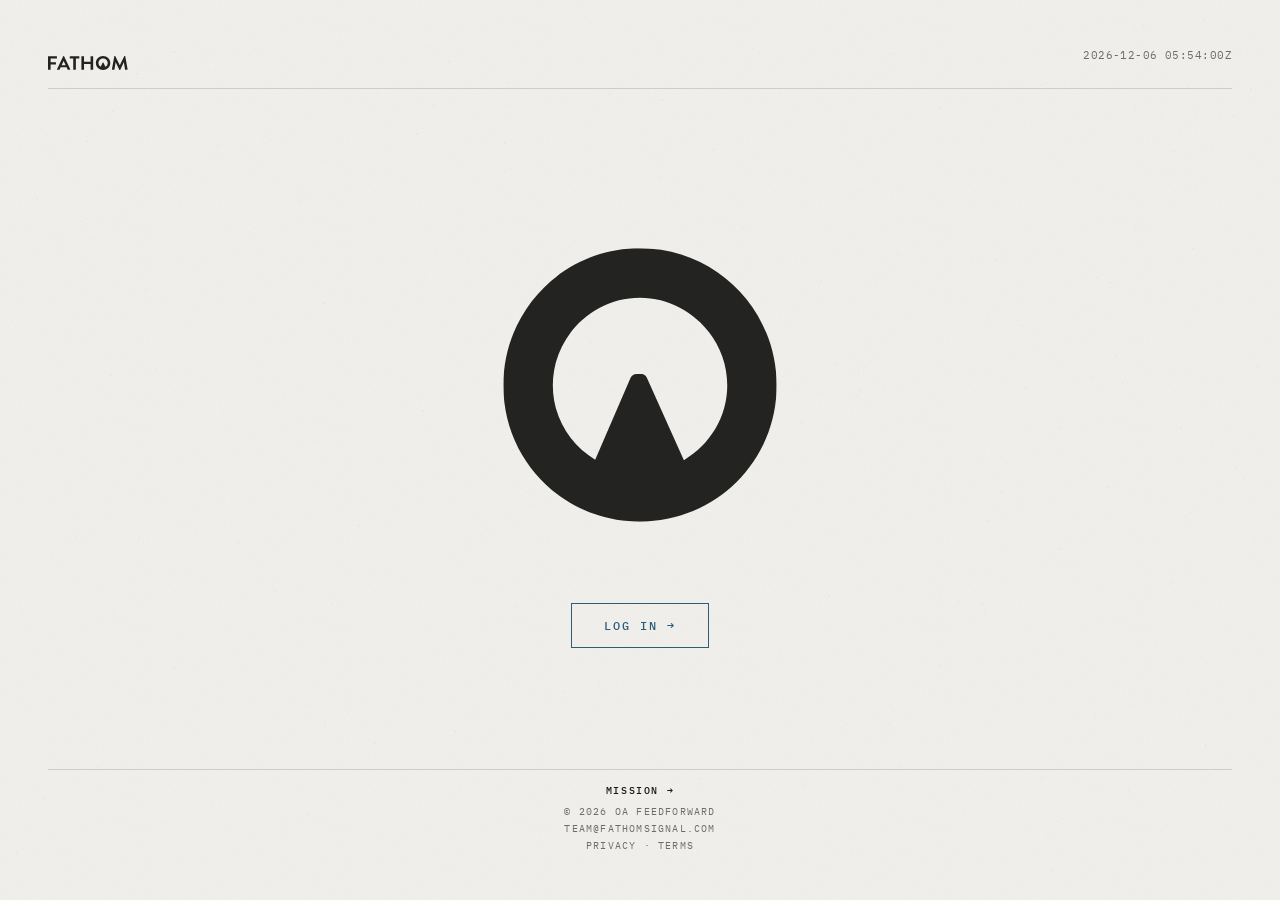
==== index.html @ 78a0b6b3 "Replace bearing readout with signal level, raise Mission in footer (PRD-99) - Header readout drifts " ====
<!DOCTYPE html>
<html lang="en">
<head>
<meta charset="UTF-8">
<meta name="viewport" content="width=device-width, initial-scale=1.0">
<title>FATHOM</title>
<meta name="description" content="A precision instrument.">
<link rel="canonical" href="https://www.fathomsignal.com/">
<meta property="og:title" content="FATHOM">
<meta property="og:description" content="A precision instrument.">
<meta property="og:type" content="website">
<meta property="og:url" content="https://www.fathomsignal.com/">
<meta property="og:image" content="https://www.fathomsignal.com/og-image.png">
<meta property="og:image:width" content="1200">
<meta property="og:image:height" content="630">
<meta property="og:site_name" content="FATHOM">
<meta name="twitter:card" content="summary_large_image">
<meta name="twitter:image" content="https://www.fathomsignal.com/og-image.png">
<link rel="icon" href="/favicon.ico" sizes="32x32">
<link rel="icon" type="image/svg+xml" href="data:image/svg+xml,%3Csvg xmlns='http://www.w3.org/2000/svg' viewBox='0 0 80 80'%3E%3Cpath fill='%23232322' d='M39.96 7.84C22.07 7.84 7.84 22.23 7.84 40.08c0 17.86 14.23 32.07 32.12 32.07s32.2-14.2 32.2-32.07c0-17.87-14.31-32.24-32.2-32.24zm10.37 49.85L41.67 38.41c-0.26-0.54-0.63-0.98-1.52-0.98h-0.89c-0.8 0-1.26 0.44-1.52 0.98L29.46 57.6c-5.96-3.59-9.97-10.09-9.97-17.52 0-11.26 9.22-20.63 20.48-20.63s20.57 9.37 20.57 20.63c0 7.48-4.12 14.03-10.2 17.61z'/%3E%3C/svg%3E">
<link rel="apple-touch-icon" href="/apple-touch-icon.png">
<link rel="preconnect" href="https://fonts.googleapis.com">
<link rel="preconnect" href="https://fonts.gstatic.com" crossorigin>
<link href="https://fonts.googleapis.com/css2?family=IBM+Plex+Mono:wght@400;500&display=swap" rel="stylesheet">
<style>
  :root {
    /* Brand tokens from DOC-DS-001 v1.1 */
    --ink-900: #181818;
    --ink-800: #232322;
    --ink-700: #2E2E2D;
    --ink-600: #4A4A47;
    --ink-500: #6F6E6B;
    --ink-400: #8E8C88;
    --ink-300: #B5B2AC;
    --ink-200: #D4D0C9;
    --ink-100: #E8E5DF;
    --paper-100: #FFFFFE;
    --paper-200: #FAF8F4;
    --paper-300: #F4F2EE;
    --paper-400: #ECE8E1;
    --marine-500: #2C5F7C;
    --marine-400: #3D7593;

    --font-mono: 'IBM Plex Mono', ui-monospace, monospace;

    --space-3: 12px;
    --space-4: 16px;
    --space-5: 24px;
    --space-6: 32px;
    --space-7: 48px;
  }

  * { box-sizing: border-box; margin: 0; padding: 0; }

  html, body {
    background: var(--paper-300);
    color: var(--ink-900);
    font-family: var(--font-mono);
    -webkit-font-smoothing: antialiased;
    -moz-osx-font-smoothing: grayscale;
  }

  body {
    display: grid;
    grid-template-rows: auto 1fr auto;
    min-height: 100vh;
    min-height: 100dvh;
    padding: var(--space-7);
  }

  @keyframes draw-in {
    from { transform: scaleX(0); }
    to { transform: scaleX(1); }
  }

  @keyframes fade-in {
    from { opacity: 0; }
    to { opacity: 1; }
  }

  @keyframes mark-fade-in {
    from { opacity: 0; transform: scale(0.96); }
    to { opacity: 1; transform: scale(1); }
  }

  /* SWEEP: continuous rotation */
  @keyframes sweep {
    from { transform: rotate(0deg); }
    to { transform: rotate(360deg); }
  }

  /* SOUNDING: single continuous signal cycle.
     One line is emitted from the disc, descends smoothly to the seafloor,
     touches at zero velocity (no overshoot), accelerates back up, and
     decelerates as it returns to the disc. Motion is sinusoidal: slow at
     both endpoints, fast through the middle.
     Per-keyframe ease-in-out gives natural deceleration at both ends. */
  @keyframes pulse-cycle {
    0% {
      transform: translateY(0) scaleX(1);
      opacity: 0;
      animation-timing-function: ease-in-out;
    }
    8% {
      transform: translateY(0) scaleX(1);
      opacity: 0.7;
      animation-timing-function: ease-in-out;
    }
    50% {
      transform: translateY(140px) scaleX(1.3);
      opacity: 0.5;
      animation-timing-function: ease-in-out;
    }
    92% {
      transform: translateY(0) scaleX(1.95);
      opacity: 0.14;
      animation-timing-function: linear;
    }
    100% {
      transform: translateY(0) scaleX(2.0);
      opacity: 0;
    }
  }

  /* ===================== NOISE OVERLAY ===================== */

  .noise {
    position: fixed;
    inset: 0;
    pointer-events: none;
    z-index: 100;
    opacity: 0.05;
    mix-blend-mode: multiply;
    background-image: url("data:image/svg+xml;utf8,<svg xmlns='http://www.w3.org/2000/svg' width='200' height='200'><filter id='n'><feTurbulence type='fractalNoise' baseFrequency='0.9' numOctaves='2' stitchTiles='stitch'/><feColorMatrix values='0 0 0 0 0  0 0 0 0 0  0 0 0 0 0  0 0 0 0.6 0'/></filter><rect width='100%25' height='100%25' filter='url(%23n)'/></svg>");
    background-size: 200px 200px;
  }

  /* ===================== STARFIELD ===================== */

  /* Dense fine-grain texture behind everything else.
     Reads as surface tooth rather than discrete elements. Translates
     slightly with mouse position (desktop) or tap (mobile) for subtle
     parallax. */
  .starfield {
    position: fixed;
    inset: -20px;  /* extra room around viewport for parallax travel */
    pointer-events: none;
    z-index: 0;
    will-change: transform;
    transform: translate3d(0, 0, 0);
    transition: transform 600ms cubic-bezier(0.16, 1, 0.3, 1);
  }

  .starfield.tracking {
    /* When mouse is actively moving, snappier follow. */
    transition: transform 200ms cubic-bezier(0.33, 1, 0.68, 1);
  }

  .star {
    fill: var(--ink-300);
  }

  /* ===================== HEADER ===================== */

  .header {
    display: flex;
    justify-content: space-between;
    align-items: center;
    opacity: 0;
    animation: fade-in 800ms ease-out 200ms forwards;
  }

  .wordmark {
    height: 14px;
    width: auto;
    display: block;
  }

  .header-meta {
    display: flex;
    flex-direction: column;
    align-items: flex-end;
    gap: 3px;
  }

  .timestamp {
    font-family: var(--font-mono);
    font-size: 11px;
    font-weight: 400;
    letter-spacing: 0.04em;
    color: var(--ink-500);
    font-variant-numeric: tabular-nums;
  }

  .readout {
    font-family: var(--font-mono);
    font-size: 10px;
    font-weight: 400;
    letter-spacing: 0.08em;
    color: var(--ink-400);
    font-variant-numeric: tabular-nums;
    text-transform: uppercase;
    opacity: 0;
    transition: opacity 600ms ease;
  }

  .readout.live {
    opacity: 1;
  }

  /* ===================== CENTER ===================== */

  .center {
    display: flex;
    flex-direction: column;
    align-items: center;
    justify-content: center;
    gap: var(--space-7);
    position: relative;
  }

  /* Primary CTA below the mark. Solid paper background sits above the
     sounding pulse (z-index 1) so the line passes behind it cleanly. */
  .login-cta {
    position: relative;
    z-index: 3;
    font-family: var(--font-mono);
    font-size: 12px;
    font-weight: 500;
    letter-spacing: 0.16em;
    text-transform: uppercase;
    text-decoration: none;
    color: var(--marine-500);
    background: var(--paper-300);
    border: 1px solid var(--marine-500);
    padding: 14px 32px;
    opacity: 0;
    animation: fade-in 800ms ease-out 1000ms forwards;
    transition: background 200ms ease, color 200ms ease;
  }

  .login-cta:hover {
    background: var(--marine-500);
    color: var(--paper-100);
  }

  a:focus-visible {
    outline: 2px solid var(--marine-500);
    outline-offset: 3px;
    border-radius: 2px;
  }

  .mark-stage {
    width: min(38vmin, 340px);
    height: min(38vmin, 340px);
    position: relative;
    opacity: 0;
    animation: mark-fade-in 1400ms cubic-bezier(0.16, 1, 0.3, 1) 600ms forwards;
  }

  .mark-stage > svg {
    width: 100%;
    height: 100%;
    display: block;
    overflow: visible;
    position: relative;
    z-index: 2;
  }

  /* The whole mark rotates slowly so the wedge sweeps around */
  .mark-rotating {
    transform-origin: 50% 50%;
    transform: rotate(0deg);
  }

  /* Phase: SWEEP — continuous rotation */
  .mark-stage.phase-sweep .mark-rotating {
    animation: sweep 14s linear infinite;
  }

  /* ===================== SOUNDING PULSES ===================== */

  /* Pulse line descends from the disc's bottom edge into the negative
     space below the mark. The disc spans y=7.8 to y=72.2 in the 80-unit
     SVG viewBox, so its bottom edge sits at ~90% of the mark-stage height.
     One line per sounding phase: descends, touches the seafloor at zero
     velocity, accelerates back up wider and fainter as the diffused echo. */
  .pulse-line {
    position: absolute;
    left: 50%;
    top: 88%;
    width: 56px;
    height: 1px;
    margin-left: -28px;
    background: var(--marine-500);
    opacity: 0;
    pointer-events: none;
    z-index: 1;
  }

  /* A single signal per sounding phase. One line, one full bounce. */
  .mark-stage.phase-sound .pulse-line.out-1 {
    animation: pulse-cycle 5s linear 0s 1;
  }

  /* ===================== FOOTER ===================== */

  .footer {
    display: flex;
    flex-direction: column;
    justify-content: center;
    align-items: center;
    gap: 4px;
    opacity: 0;
    animation: fade-in 800ms ease-out 1200ms forwards;
  }

  .footer-text {
    font-family: var(--font-mono);
    font-size: 10px;
    font-weight: 400;
    letter-spacing: 0.12em;
    text-transform: uppercase;
    color: var(--ink-500);
  }

  .footer-text a {
    color: var(--ink-500);
    text-decoration: none;
    transition: color 200ms ease;
  }

  .footer-text a:hover {
    color: var(--ink-900);
  }

  /* Mission sits above the legal links in ink, as the page's one destination
     for visitors without an account. The legal links recede below it. */
  .footer-mission {
    font-family: var(--font-mono);
    font-size: 10px;
    font-weight: 500;
    letter-spacing: 0.16em;
    text-transform: uppercase;
    text-decoration: none;
    color: var(--ink-900);
    margin-bottom: 4px;
    transition: color 200ms ease;
  }

  .footer-mission:hover {
    color: var(--marine-500);
  }

  /* ===================== HAIRLINES ===================== */

  .hairline {
    position: absolute;
    background: var(--ink-200);
    transform-origin: left center;
    animation: draw-in 900ms cubic-bezier(0.65, 0, 0.35, 1) 400ms forwards;
    transform: scaleX(0);
  }

  .hairline-top {
    top: calc(var(--space-7) + 40px);
    left: var(--space-7);
    right: var(--space-7);
    height: 1px;
  }

  .hairline-bottom {
    bottom: calc(var(--space-7) + 82px);
    left: var(--space-7);
    right: var(--space-7);
    height: 1px;
    animation-delay: 700ms;
  }

  /* ===================== RESPONSIVE ===================== */

  @media (max-width: 640px) {
    body { padding: var(--space-5); }
    .hairline-top {
      top: calc(var(--space-5) + 36px);
      left: var(--space-5);
      right: var(--space-5);
    }
    .hairline-bottom {
      bottom: calc(var(--space-5) + 75px);
      left: var(--space-5);
      right: var(--space-5);
    }
    .footer-text, .footer-mission { font-size: 9px; }
    .timestamp { font-size: 10px; }
    .wordmark { height: 12px; }
    .pulse-line { width: 44px; margin-left: -22px; }
    .login-cta { font-size: 11px; padding: 12px 24px; }
  }

  @media (prefers-reduced-motion: reduce) {
    .mark-stage.phase-sweep .mark-rotating,
    .mark-stage.phase-sound .pulse-line {
      animation: none !important;
    }
    .starfield {
      transition: none !important;
      transform: none !important;
    }
    .hairline {
      animation: none;
      transform: scaleX(1);
    }
    .header, .footer, .mark-stage, .login-cta {
      animation: none;
      opacity: 1;
    }
  }
</style>
</head>
<body>

  <div class="noise" aria-hidden="true"></div>

  <svg class="starfield" id="starfield" aria-hidden="true" preserveAspectRatio="none"></svg>

  <div class="hairline hairline-top"></div>
  <div class="hairline hairline-bottom"></div>

  <header class="header">
    <svg class="wordmark" viewBox="48 8.5 96.69 17" fill="none" xmlns="http://www.w3.org/2000/svg" role="img" aria-label="FATHOM"><path d="M58.3736 8.73511H48.4653C48.1977 8.73511 48.0013 8.94999 48.0013 9.18514V24.8147C48.0013 25.0499 48.1977 25.2648 48.4653 25.2648H50.7062C50.9487 25.2648 51.1702 25.054 51.1702 24.8147V18.8427H57.1821C57.4246 18.8427 57.6462 18.6318 57.6462 18.3926V16.4587C57.6462 16.2235 57.4288 16.0087 57.1821 16.0087H51.1661V11.5691H58.3736C58.6412 11.5691 58.8377 11.3583 58.8377 11.1191V9.18514C58.8377 8.94999 58.6412 8.73511 58.3736 8.73511Z" fill="#232322"/><path d="M67.5503 8.75948C67.4751 8.61758 67.3789 8.5 67.1363 8.5H66.8939C66.6765 8.5 66.5511 8.61758 66.48 8.75948L58.9088 24.6486C58.7625 24.9567 58.9589 25.2608 59.3226 25.2608H61.4423C61.8311 25.2608 62.0526 25.0256 62.1488 24.7905L63.3403 22.2403H70.6189L71.8104 24.7905C71.9819 25.1229 72.1533 25.2608 72.5169 25.2608H74.6366C75.0003 25.2608 75.1968 24.9527 75.0505 24.6486L67.5503 8.75948ZM64.5318 19.6212L66.919 14.4275H66.9943L69.4274 19.6212H64.536H64.5318Z" fill="#232322"/><path d="M85.565 8.73511H74.9251C74.6576 8.73511 74.461 8.94594 74.461 9.18514V11.1191C74.461 11.3542 74.6576 11.5691 74.9251 11.5691H78.6501V24.8147C78.6501 25.0499 78.8675 25.2648 79.1141 25.2648H81.3801C81.6226 25.2648 81.8442 25.054 81.8442 24.8147V11.5691H85.5692C85.8368 11.5691 86.0332 11.3583 86.0332 11.1191V9.18514C86.0332 8.94999 85.8368 8.73511 85.5692 8.73511H85.565Z" fill="#232322"/><path d="M102.388 8.73511H100.147C99.8798 8.73511 99.6833 8.94594 99.6833 9.18514V15.441H91.7483V9.18514C91.7483 8.94999 91.5519 8.73511 91.2842 8.73511H89.0183C88.7759 8.73511 88.5542 8.94594 88.5542 9.18514V24.8147C88.5542 25.0499 88.7716 25.2648 89.0183 25.2648H91.2842C91.5519 25.2648 91.7483 25.054 91.7483 24.8147V18.2994H99.6833V24.8147C99.6833 25.0499 99.8798 25.2648 100.147 25.2648H102.388C102.631 25.2648 102.852 25.054 102.852 24.8147V9.18514C102.852 8.94999 102.635 8.73511 102.388 8.73511Z" fill="#232322"/><path d="M114.876 8.5C110.005 8.5 106.134 12.303 106.134 17.0223C106.134 21.7416 110.005 25.5 114.876 25.5C119.747 25.5 123.639 21.7457 123.639 17.0223C123.639 12.2989 119.747 8.5 114.876 8.5ZM117.702 21.6767L115.344 16.5804C115.273 16.4385 115.173 16.3209 114.93 16.3209H114.688C114.471 16.3209 114.345 16.4385 114.274 16.5804L112.021 21.6524C110.398 20.7037 109.307 18.9846 109.307 17.0223C109.307 14.0464 111.816 11.5692 114.88 11.5692C117.945 11.5692 120.478 14.0464 120.478 17.0223C120.478 19.0008 119.358 20.732 117.702 21.6767Z" fill="#232322"/><path d="M144.672 24.7216L141.8 8.85273C141.775 8.66217 141.628 8.5 141.361 8.5H140.972C140.755 8.5 140.629 8.59325 140.558 8.73515L135.203 19.8806H135.132L129.772 8.73515C129.701 8.59325 129.554 8.5 129.358 8.5H128.969C128.702 8.5 128.555 8.66623 128.53 8.85273L125.633 24.7175C125.583 25.0499 125.779 25.2608 126.097 25.2608H128.288C128.505 25.2608 128.702 25.0702 128.727 24.9081L130.14 15.9601H130.211L134.521 25.2405C134.596 25.3824 134.718 25.5 134.935 25.5H135.374C135.592 25.5 135.738 25.3824 135.788 25.2405L140.048 15.9601H140.119L141.557 24.9081C141.608 25.0743 141.8 25.2608 142.021 25.2608H144.237C144.555 25.2608 144.747 25.0499 144.676 24.7175L144.672 24.7216Z" fill="#232322"/></svg>

    <div class="header-meta">
      <time class="timestamp" id="utc-clock" datetime="">0000-00-00 00:00:00Z</time>
      <span class="readout" id="readout">SIG 0.42</span>
    </div>
  </header>

  <main class="center">
    <div class="mark-stage" id="mark-stage" aria-hidden="true">

      <!-- Sounding pulse: a single line descends from the disc edge, touches
           the seafloor at zero velocity, and returns as a wider, fainter echo.
           One full continuous bounce per sounding phase. -->
      <div class="pulse-line out-1" aria-hidden="true"></div>

      <svg viewBox="0 0 80 80" xmlns="http://www.w3.org/2000/svg" style="overflow: visible;">
        <g class="mark-rotating">
          <mask id="cm-mask" style="mask-type:luminance" maskUnits="userSpaceOnUse" x="7" y="7" width="66" height="66">
            <path d="M72.1569 7.84302H7.84314V72.1567H72.1569V7.84302Z" fill="white"/>
          </mask>
          <g mask="url(#cm-mask)">
            <path d="M39.9616 7.84302C22.0668 7.84302 7.84314 22.2304 7.84314 40.0843C7.84314 57.9381 22.0668 72.1567 39.9616 72.1567C57.8564 72.1567 72.1569 57.9534 72.1569 40.0843C72.1569 22.2151 57.841 7.84302 39.9616 7.84302ZM50.3298 57.6927L41.6666 38.4123C41.4055 37.8755 41.0368 37.4307 40.146 37.4307H39.2551C38.4563 37.4307 37.9955 37.8755 37.7344 38.4123L29.4551 57.6007C23.4953 54.0115 19.4863 47.508 19.4863 40.0843C19.4863 28.8259 28.7025 19.4542 39.9616 19.4542C51.2207 19.4542 60.5291 28.8259 60.5291 40.0843C60.5291 47.5694 56.4126 54.1189 50.3298 57.6927Z" fill="#232322"/>
          </g>
        </g>
      </svg>
    </div>

    <a class="login-cta" href="https://app.fathomsignal.com/login">Log in &rarr;</a>
  </main>

  <footer class="footer">
    <a class="footer-mission" href="/mission.html">MISSION &rarr;</a>
    <span class="footer-text">&copy; 2026 OA FEEDFORWARD</span>
    <span class="footer-text"><a href="mailto:team@fathomsignal.com">TEAM@FATHOMSIGNAL.COM</a></span>
    <nav class="footer-text" aria-label="Site">
      <a href="/privacy.html">PRIVACY</a> &middot; <a href="/terms.html">TERMS</a>
    </nav>
  </footer>

<script>
  // ===== Live UTC timestamp =====
  (function () {
    var el = document.getElementById('utc-clock');
    if (!el) return;
    function pad(n) { return n < 10 ? '0' + n : '' + n; }
    function tick() {
      var d = new Date();
      var s =
        d.getUTCFullYear() + '-' +
        pad(d.getUTCMonth() + 1) + '-' +
        pad(d.getUTCDate()) + ' ' +
        pad(d.getUTCHours()) + ':' +
        pad(d.getUTCMinutes()) + ':' +
        pad(d.getUTCSeconds()) + 'Z';
      el.textContent = s;
      el.setAttribute('datetime', d.toISOString());
    }
    tick();
    setInterval(tick, 1000);
  })();

  // ===== Starfield: dense grain + parallax =====
  (function () {
    var sf = document.getElementById('starfield');
    if (!sf) return;

    // Generate a dense field of fine-grain dots. Density scaled to viewport.
    function populate() {
      // Clear any existing dots (in case of re-population on resize)
      while (sf.firstChild) sf.removeChild(sf.firstChild);

      var w = window.innerWidth;
      var h = window.innerHeight;

      // Set viewBox to match viewport so 1 svg unit = 1 px
      sf.setAttribute('viewBox', '0 0 ' + w + ' ' + h);
      sf.setAttribute('width', w);
      sf.setAttribute('height', h);

      // Density: ~1 dot per 800 px². This is film-grain territory: ~2500
      // dots on a 1920x1080 desktop, ~450 on a 400x900 phone. At this
      // density and the small sizes below, no individual dot is countable;
      // the field reads as surface grain.
      var area = w * h;
      var count = Math.round(area / 800);

      var svgNS = 'http://www.w3.org/2000/svg';
      for (var i = 0; i < count; i++) {
        var c = document.createElementNS(svgNS, 'circle');
        // Edge-to-edge distribution. Texture covers the full surface.
        var x = Math.round(Math.random() * w);
        var y = Math.round(Math.random() * h);
        // Radii 0.15 to 0.6 px, biased toward the smallest via squared
        // random. Deeply sub-pixel — the dots render as soft anti-aliased
        // specks rather than crisp circles. That's the texture quality.
        var r = (0.15 + Math.pow(Math.random(), 2) * 0.45).toFixed(2);
        c.setAttribute('cx', x);
        c.setAttribute('cy', y);
        c.setAttribute('r', r);
        c.setAttribute('class', 'star');
        // Low opacity so no single dot is salient.
        c.setAttribute('opacity', (0.18 + Math.random() * 0.22).toFixed(2));
        sf.appendChild(c);
      }
    }

    populate();

    // Repopulate on resize (debounced) so density adapts to viewport changes
    var resizeTimer = null;
    window.addEventListener('resize', function () {
      clearTimeout(resizeTimer);
      resizeTimer = setTimeout(populate, 250);
    });

    // ----- Parallax -----
    // Desktop: mouse position drives translation, max ~8px in each direction.
    // With a dense textural field, small movements read clearly as surface
    // motion. Mobile: tap position drives a brief translation that eases
    // back to center.
    var MAX_OFFSET = 8;        // px of travel in each axis
    var currentX = 0;
    var currentY = 0;
    var rafPending = false;

    function applyTransform(x, y) {
      sf.style.transform = 'translate3d(' + x + 'px, ' + y + 'px, 0)';
    }

    function setTarget(x, y) {
      currentX = x;
      currentY = y;
      if (!rafPending) {
        rafPending = true;
        requestAnimationFrame(function () {
          applyTransform(currentX, currentY);
          rafPending = false;
        });
      }
    }

    // Detect touch-capable vs mouse-driven environment.
    var isTouch = ('ontouchstart' in window) || navigator.maxTouchPoints > 0;

    if (!isTouch) {
      // Desktop: mouse-driven continuous parallax.
      sf.classList.add('tracking');
      window.addEventListener('mousemove', function (e) {
        // Normalize cursor position to -1..1 around viewport center
        var nx = (e.clientX / window.innerWidth) * 2 - 1;
        var ny = (e.clientY / window.innerHeight) * 2 - 1;
        // Inverted: field moves OPPOSITE to cursor for parallax depth.
        setTarget(-nx * MAX_OFFSET, -ny * MAX_OFFSET);
      });
      // Reset when mouse leaves the page
      window.addEventListener('mouseleave', function () {
        sf.classList.remove('tracking');
        setTarget(0, 0);
        setTimeout(function () { sf.classList.add('tracking'); }, 700);
      });
    } else {
      // Mobile: tap triggers a brief offset, then eases back to center.
      // The transition rule on .starfield (not .tracking) handles the
      // 600ms ease-back automatically when we set target to 0.
      window.addEventListener('touchstart', function (e) {
        if (!e.touches || !e.touches[0]) return;
        var t = e.touches[0];
        var nx = (t.clientX / window.innerWidth) * 2 - 1;
        var ny = (t.clientY / window.innerHeight) * 2 - 1;
        setTarget(-nx * MAX_OFFSET, -ny * MAX_OFFSET);
        // Ease back to center after a short hold
        setTimeout(function () {
          setTarget(0, 0);
        }, 400);
      }, { passive: true });
    }
  })();

  // ===== Phase controller =====
  // The page alternates between two modes:
  //   SWEEP   — mark rotates, bearing readout updates live
  //   SOUND   — mark holds at rest, depth readout displayed throughout
  // Brief silences bracket each phase transition.

  var stage = document.getElementById('mark-stage');
  var rotator = stage ? stage.querySelector('.mark-rotating') : null;
  var readout = document.getElementById('readout');
  var freezeAnims = [];
  var sigTimer = null;
  var reduceMotion = window.matchMedia('(prefers-reduced-motion: reduce)').matches;

  // Phase timings (ms)
  // First sweep is one full rotation; subsequent sweeps are three full
  // rotations. Sweep duration is always a clean multiple of the 14s
  // rotation period so the wedge naturally lands at rest when sweep ends.
  var SWEEP_FIRST      = 14000;   // 1 rotation
  var SWEEP_SUBSEQUENT = 42000;   // 3 rotations
  var SILENCE_TO_SOUND = 2200;
  var SOUND_DURATION   = 6000;
  var SILENCE_TO_SWEEP = 2200;
  var FREEZE_DURATION  = 1800;

  // Depth value shown during the sound phase. A plausible-sounding number.
  var DEPTH_READOUT    = 'DPT 142M';

  var cycleIndex = 0;  // tracks which cycle we're on

  function setPhase(name) {
    if (!stage) return;
    stage.classList.remove('phase-sweep', 'phase-sound', 'phase-silent');
    stage.classList.add('phase-' + name);
  }

  function showReadout(visible) {
    if (!readout) return;
    if (visible) readout.classList.add('live');
    else readout.classList.remove('live');
  }

  function setReadoutText(text) {
    if (!readout) return;
    readout.textContent = text;
  }

  // SIGNAL: the sweep-phase readout. Deliberately not derived from the mark's
  // rotation \u2014 the instrument is listening, not locating, so the value drifts
  // independently of where the wedge happens to be pointing.
  //
  // Two sine waves of unrelated periods are summed so the number wanders
  // without settling into an audible-looking beat; a single wave would visibly
  // repeat. Sampled at 5Hz rather than per-frame because a real instrument
  // reports at a sample rate, and a 60fps last digit reads as blur.
  function startSignalLoop() {
    stopSignalLoop();
    if (reduceMotion) {
      setReadoutText('SIG 0.42');
      return;
    }
    var t0 = Date.now();
    function tick() {
      var t = (Date.now() - t0) / 1000;
      var v = 0.42 + Math.sin(t / 3.1) * 0.06 + Math.sin(t / 1.13) * 0.025;
      setReadoutText('SIG ' + v.toFixed(2));
    }
    tick();
    sigTimer = setInterval(tick, 200);
  }

  function stopSignalLoop() {
    if (sigTimer) {
      clearInterval(sigTimer);
      sigTimer = null;
    }
  }

  function readRotation(el) {
    if (!el) return 0;
    try {
      var matrix = new DOMMatrixReadOnly(getComputedStyle(el).transform);
      var angle = Math.atan2(matrix.b, matrix.a) * (180 / Math.PI);
      if (angle < 0) angle += 360;
      return angle;
    } catch (e) {
      return 0;
    }
  }

  function freezeRotatorAtZero() {
    if (!rotator) return;
    // Read the live rotation before removing the CSS animation.
    var markAngle = readRotation(rotator);

    // Remove the CSS-driven sweep so the WAAPI freeze can take over.
    stage.classList.remove('phase-sweep');

    // Sweep is a clean multiple of the rotation period, so in normal
    // operation markAngle is within a few degrees of 0 or 360 at this
    // moment. We handle that common case by snapping cleanly to rest
    // without animation. Only when we somehow have significant travel do
    // we run a scaled freeze animation.
    var SNAP_THRESHOLD = 12; // degrees
    var fromZero  = Math.min(markAngle, 360 - markAngle); // distance to 0/360
    var nearRest  = fromZero <= SNAP_THRESHOLD;

    freezeAnims = [];

    if (nearRest) {
      // Snap directly to rest. No animation, no chance of an accelerated spin.
      freezeAnims.push(rotator.animate(
        [
          { transform: 'rotate(0deg)' },
          { transform: 'rotate(0deg)' }
        ],
        { duration: 1, fill: 'forwards' }
      ));
    } else {
      // Defensive path: meaningful distance to cover. Always go clockwise
      // (forward) and scale the duration to travel.
      var markEnd = 360;
      var travel = markEnd - markAngle;
      var duration = Math.min(FREEZE_DURATION, Math.max(200, travel * 6));
      freezeAnims.push(rotator.animate(
        [
          { transform: 'rotate(' + markAngle + 'deg)' },
          { transform: 'rotate(' + markEnd   + 'deg)' }
        ],
        {
          duration: duration,
          easing: 'cubic-bezier(0.33, 0, 0.18, 1)',
          fill: 'forwards'
        }
      ));
    }
  }

  function resumeSweep() {
    // Cancel any lingering WAAPI freeze animations so the CSS sweep can take
    // over cleanly without transform conflicts.
    freezeAnims.forEach(function (a) {
      try { a.cancel(); } catch (e) {}
    });
    freezeAnims = [];
    setPhase('sweep');
  }

  function runCycle() {
    // First sweep is 1 rotation; every subsequent sweep is 3 rotations.
    var sweepDuration = (cycleIndex === 0) ? SWEEP_FIRST : SWEEP_SUBSEQUENT;
    cycleIndex++;

    // SWEEP — show live bearing readout
    resumeSweep();
    showReadout(true);
    startSignalLoop();

    setTimeout(function () {
      // Transition: ease sweep to a stop at wedge rest
      stopSignalLoop();
      freezeRotatorAtZero();
      // Brief silence during the freeze transition
      showReadout(false);

      setTimeout(function () {
        // SOUND — lock the readout to depth
        setPhase('sound');
        setReadoutText(DEPTH_READOUT);
        showReadout(true);

        setTimeout(function () {
          // Silence before next sweep cycle
          setPhase('silent');
          showReadout(false);
          setTimeout(function () {
            runCycle();
          }, SILENCE_TO_SWEEP);
        }, SOUND_DURATION);
      }, SILENCE_TO_SOUND);
    }, sweepDuration);
  }

  // Kick off the page after initial fade-in, matching the prior 2s delay
  window.addEventListener('load', function () {
    setTimeout(function () {
      runCycle();
    }, 2000);
  });
</script>

</body>
</html>
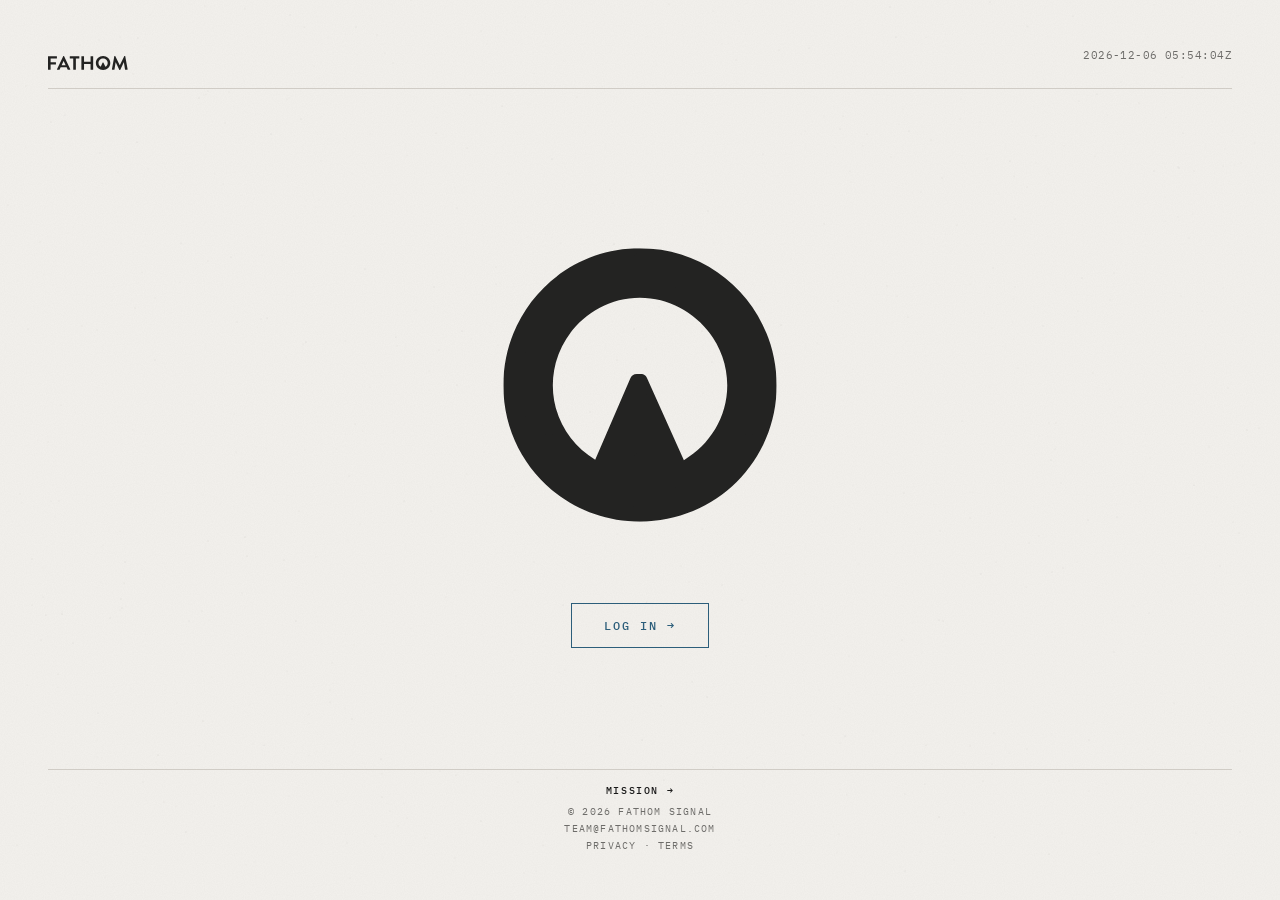
==== commit f35ef3bd: "Footer pass: Fathom Signal entity line, Mission raised (PRD-89) - Entity line to (c) 2026 Fathom Sig" ====
--- a/index.html
+++ b/index.html
@@ -461,7 +461,7 @@
 
   <footer class="footer">
     <a class="footer-mission" href="/mission.html">MISSION &rarr;</a>
-    <span class="footer-text">&copy; 2026 OA FEEDFORWARD</span>
+    <span class="footer-text">&copy; 2026 Fathom Signal</span>
     <span class="footer-text"><a href="mailto:team@fathomsignal.com">TEAM@FATHOMSIGNAL.COM</a></span>
     <nav class="footer-text" aria-label="Site">
       <a href="/privacy.html">PRIVACY</a> &middot; <a href="/terms.html">TERMS</a>
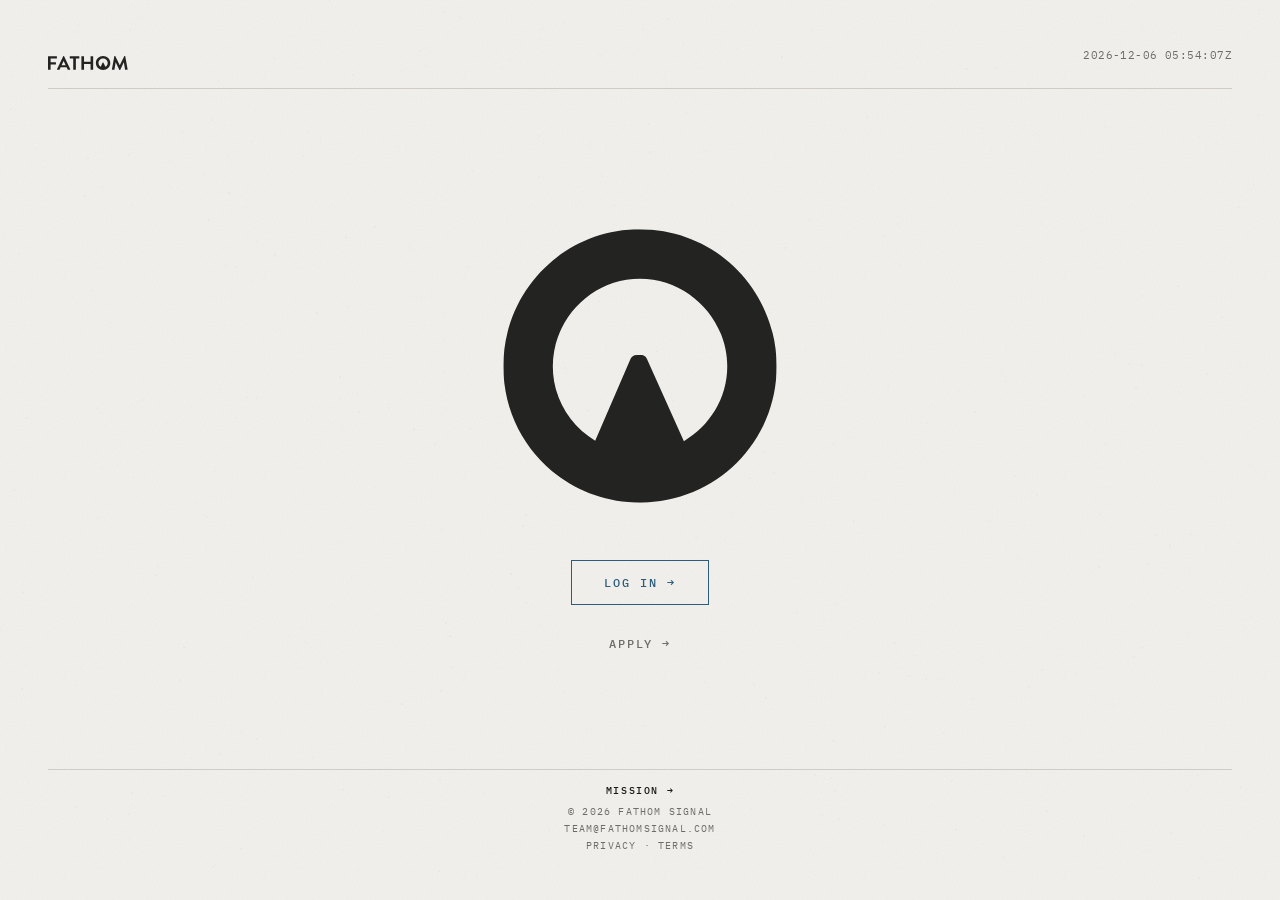
==== commit 2d926de0: "Add apply page with a second CTA, land the sounding pulse on the bottom rule (PRD-103) These ship to" ====
--- a/index.html
+++ b/index.html
@@ -94,7 +94,13 @@
      touches at zero velocity (no overshoot), accelerates back up, and
      decelerates as it returns to the disc. Motion is sinusoidal: slow at
      both endpoints, fast through the middle.
-     Per-keyframe ease-in-out gives natural deceleration at both ends. */
+     Per-keyframe ease-in-out gives natural deceleration at both ends.
+
+     The seafloor is the bottom hairline. Its distance from the pulse's
+     origin depends on viewport height, so the travel cannot be a constant
+     here: --pulse-travel is measured and written by the travel controller
+     at the foot of this file. The 140px fallback is the pre-2026-07-16
+     fixed value, used only if that script does not run. */
   @keyframes pulse-cycle {
     0% {
       transform: translateY(0) scaleX(1);
@@ -107,7 +113,7 @@
       animation-timing-function: ease-in-out;
     }
     50% {
-      transform: translateY(140px) scaleX(1.3);
+      transform: translateY(var(--pulse-travel, 140px)) scaleX(1.3);
       opacity: 0.5;
       animation-timing-function: ease-in-out;
     }
@@ -210,12 +216,20 @@
 
   /* ===================== CENTER ===================== */
 
+  /* 24px rather than 48px: the CTA stack grew by a second button, and the
+     band between the rules has to hold mark + gap + stack. The tighter gap
+     buys back enough to fit down to a 568px-tall viewport (572px for no
+     overlap at all); below that the stack punches through the bottom rule
+     into the footer, and the only thing left to shrink is the mark. Safe to
+     tighten because the pulse now travels past the stack to the bottom rule,
+     so the buttons' position no longer interacts with where it comes to rest.
+     Measured 2026-07-16; qa/run.mjs asserts it. */
   .center {
     display: flex;
     flex-direction: column;
     align-items: center;
     justify-content: center;
-    gap: var(--space-7);
+    gap: var(--space-5);
     position: relative;
   }
 
@@ -244,6 +258,48 @@
     color: var(--paper-100);
   }
 
+  /* Log in and Apply stack under the mark. Opaque across the whole stack,
+     gap included: the pulse transits this region on its way to and from the
+     bottom rule, and a transparent gap between the buttons would strobe it
+     twice per cycle. Masking here is what lets the pulse pass behind the
+     stack as one solid object. */
+  .cta-stack {
+    position: relative;
+    z-index: 3;
+    background: var(--paper-300);
+    display: flex;
+    flex-direction: column;
+    align-items: center;
+    gap: var(--space-4);
+  }
+
+  /* Secondary CTA. Log in keeps the bordered box because it is the door for
+     people who already have accounts. Apply is the door for everyone else and
+     recedes to ink, so it reads without competing for the eye. Solid paper
+     background masks the sounding pulse the same way .login-cta does, since
+     the pulse travels further relative to the mark at small viewports. */
+  .apply-cta {
+    position: relative;
+    z-index: 3;
+    font-family: var(--font-mono);
+    font-size: 12px;
+    font-weight: 500;
+    letter-spacing: 0.16em;
+    text-transform: uppercase;
+    text-decoration: none;
+    color: var(--ink-500);
+    background: var(--paper-300);
+    border: 1px solid transparent;
+    padding: 14px 32px;
+    opacity: 0;
+    animation: fade-in 800ms ease-out 1150ms forwards;
+    transition: color 200ms ease;
+  }
+
+  .apply-cta:hover {
+    color: var(--ink-900);
+  }
+
   a:focus-visible {
     outline: 2px solid var(--marine-500);
     outline-offset: 3px;
@@ -298,9 +354,11 @@
     z-index: 1;
   }
 
-  /* A single signal per sounding phase. One line, one full bounce. */
+  /* A single signal per sounding phase. One line, one full bounce.
+     6s fills the 6s of movement inside the 7s SOUND phase, leaving the
+     1s of stillness the phase controller holds before the silence. */
   .mark-stage.phase-sound .pulse-line.out-1 {
-    animation: pulse-cycle 5s linear 0s 1;
+    animation: pulse-cycle 6s linear 0s 1;
   }
 
   /* ===================== FOOTER ===================== */
@@ -396,6 +454,8 @@
     .wordmark { height: 12px; }
     .pulse-line { width: 44px; margin-left: -22px; }
     .login-cta { font-size: 11px; padding: 12px 24px; }
+    .apply-cta { font-size: 11px; padding: 12px 24px; }
+    .cta-stack { gap: var(--space-3); }
   }
 
   @media (prefers-reduced-motion: reduce) {
@@ -411,7 +471,7 @@
       animation: none;
       transform: scaleX(1);
     }
-    .header, .footer, .mark-stage, .login-cta {
+    .header, .footer, .mark-stage, .login-cta, .apply-cta {
       animation: none;
       opacity: 1;
     }
@@ -456,7 +516,10 @@
       </svg>
     </div>
 
-    <a class="login-cta" href="https://app.fathomsignal.com/login">Log in &rarr;</a>
+    <div class="cta-stack">
+      <a class="login-cta" href="https://app.fathomsignal.com/login">Log in &rarr;</a>
+      <a class="apply-cta" href="/apply.html">Apply &rarr;</a>
+    </div>
   </main>
 
   <footer class="footer">
@@ -607,10 +670,77 @@
     }
   })();
 
+  // ===== Sounding travel =====
+  // The pulse descends to the bottom hairline: that rule is the seafloor.
+  // The distance cannot be a constant in the keyframe, because the mark is
+  // sized min(38vmin, 340px) and so scales with the viewport, while the
+  // hairline is pinned relative to the bottom of the page. Measure the gap
+  // between the pulse's origin and the rule, and hand it to CSS as
+  // --pulse-travel for @keyframes pulse-cycle to read.
+  (function () {
+    var stageEl = document.getElementById('mark-stage');
+    var floor = document.querySelector('.hairline-bottom');
+    var pulseLine = stageEl ? stageEl.querySelector('.pulse-line') : null;
+    if (!stageEl || !floor || !pulseLine) return;
+
+    function setTravel() {
+      var s = stageEl.getBoundingClientRect();
+      var f = floor.getBoundingClientRect();
+      // .pulse-line sits at top: 88% of the mark stage. Both it and the
+      // hairline are 1px, and the line comes to rest ON the rule rather
+      // than above it, so the target is the rule's own top edge and the
+      // two coincide exactly at the bottom of the bounce.
+      var origin = s.top + s.height * 0.88;
+      var travel = Math.round(f.top - origin);
+      document.documentElement.style.setProperty(
+        '--pulse-travel', (travel > 0 ? travel : 0) + 'px'
+      );
+    }
+
+    // Measured off the rendered box, so it has to wait for two things to
+    // settle. The mark's entry animation runs scale(0.96) -> scale(1) and
+    // getBoundingClientRect reports the transformed box, so measuring
+    // mid-animation reads about 4% short. And the web font changes the
+    // footer's height, which moves the rule: measuring before it loads reads
+    // about 2px short. Measure on whichever of these lands, and again after
+    // both must have.
+    var anims = stageEl.getAnimations ? stageEl.getAnimations() : [];
+    if (anims.length) {
+      Promise.all(anims.map(function (a) { return a.finished; }))
+        .then(setTravel)
+        .catch(setTravel);
+    } else {
+      // Reduced motion: no entry animation to wait on. This runs immediately
+      // and is the path where the font matters, so fonts.ready below is doing
+      // real work rather than belt and braces.
+      setTravel();
+    }
+    if (document.fonts && document.fonts.ready) {
+      document.fonts.ready.then(setTravel).catch(function () {});
+    }
+    setTimeout(setTravel, 2200);
+
+    // Throttled to a frame, deliberately not debounced. A debounce never
+    // settles during a continuous drag, so the travel stays pinned at its
+    // pre-drag value and the line ends up as much as 100px below the rule,
+    // floating in the footer, for as long as the drag lasts. Recomputing per
+    // frame holds it on the rule to within a pixel. Two rect reads a frame
+    // while the pointer is down is not a cost worth optimising against.
+    var rafPending = false;
+    window.addEventListener('resize', function () {
+      if (rafPending) return;
+      rafPending = true;
+      requestAnimationFrame(function () {
+        rafPending = false;
+        setTravel();
+      });
+    });
+  })();
+
   // ===== Phase controller =====
   // The page alternates between two modes:
-  //   SWEEP   — mark rotates, bearing readout updates live
-  //   SOUND   — mark holds at rest, depth readout displayed throughout
+  //   SWEEP — mark rotates, bearing readout updates live
+  //   SOUND — mark holds at rest, depth readout displayed throughout
   // Brief silences bracket each phase transition.
 
   var stage = document.getElementById('mark-stage');
@@ -627,7 +757,11 @@
   var SWEEP_FIRST      = 14000;   // 1 rotation
   var SWEEP_SUBSEQUENT = 42000;   // 3 rotations
   var SILENCE_TO_SOUND = 2200;
-  var SOUND_DURATION   = 6000;
+  // 7000 = the 6s pulse plus 1s of stillness after the line comes home,
+  // before the silence. The pulse used to be 5s inside a 6s phase, which
+  // gave the same 1s hold; the hold is deliberate, so the phase grew with
+  // the pulse rather than absorbing it.
+  var SOUND_DURATION   = 7000;
   var SILENCE_TO_SWEEP = 2200;
   var FREEZE_DURATION  = 1800;
 
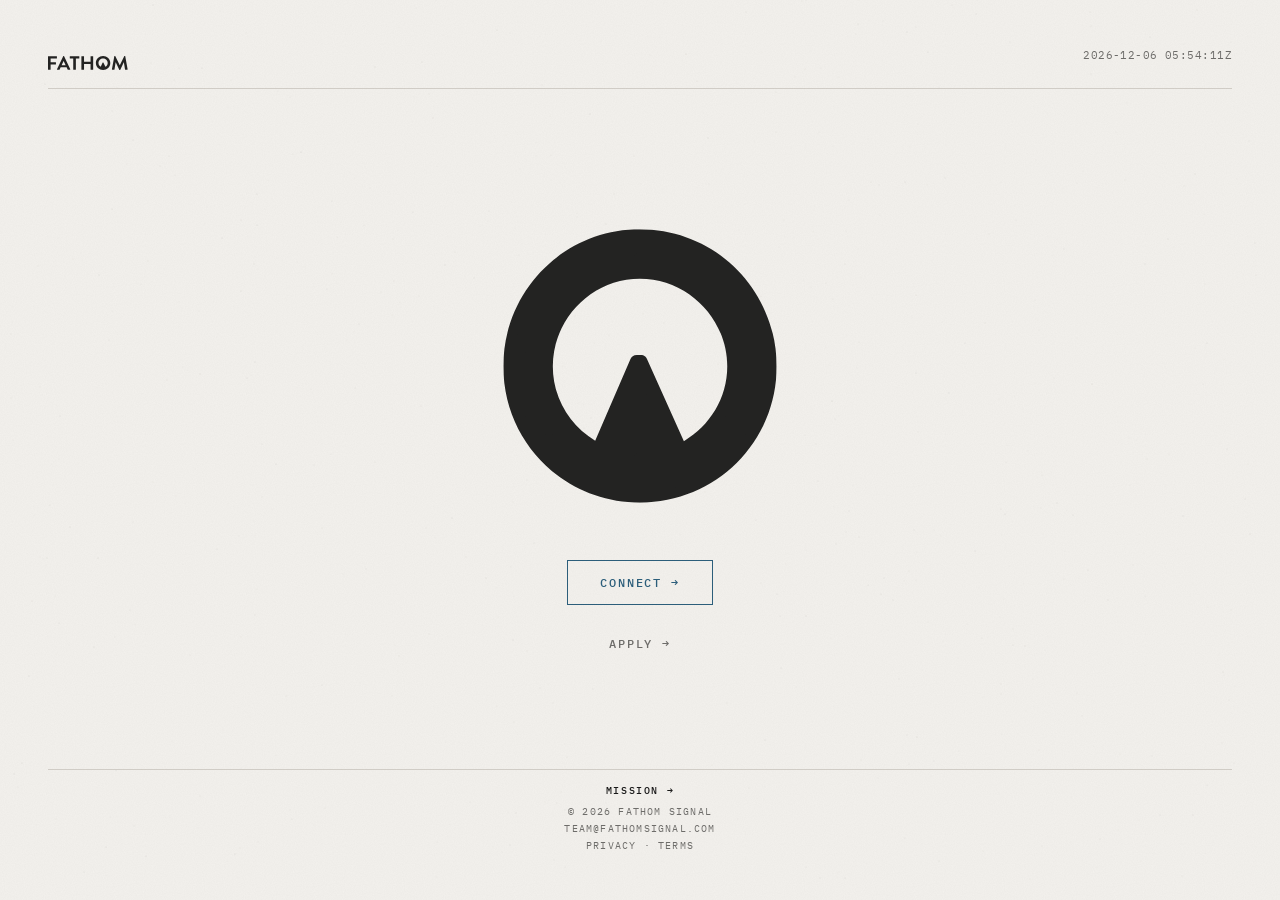
==== commit 4088ad0a: "Header button reads Connect and links to the new sign-in The button under the mark and the /login an" ====
--- a/index.html
+++ b/index.html
@@ -258,7 +258,7 @@
     color: var(--paper-100);
   }
 
-  /* Log in and Apply stack under the mark. Opaque across the whole stack,
+  /* Connect and Apply stack under the mark. Opaque across the whole stack,
      gap included: the pulse transits this region on its way to and from the
      bottom rule, and a transparent gap between the buttons would strobe it
      twice per cycle. Masking here is what lets the pulse pass behind the
@@ -273,7 +273,7 @@
     gap: var(--space-4);
   }
 
-  /* Secondary CTA. Log in keeps the bordered box because it is the door for
+  /* Secondary CTA. Connect keeps the bordered box because it is the door for
      people who already have accounts. Apply is the door for everyone else and
      recedes to ink, so it reads without competing for the eye. Solid paper
      background masks the sounding pulse the same way .login-cta does, since
@@ -517,7 +517,7 @@
     </div>
 
     <div class="cta-stack">
-      <a class="login-cta" href="https://app.fathomsignal.com/login">Log in &rarr;</a>
+      <a class="login-cta" href="https://canvas.fathomsignal.com/connect">Connect &rarr;</a>
       <a class="apply-cta" href="/apply.html">Apply &rarr;</a>
     </div>
   </main>
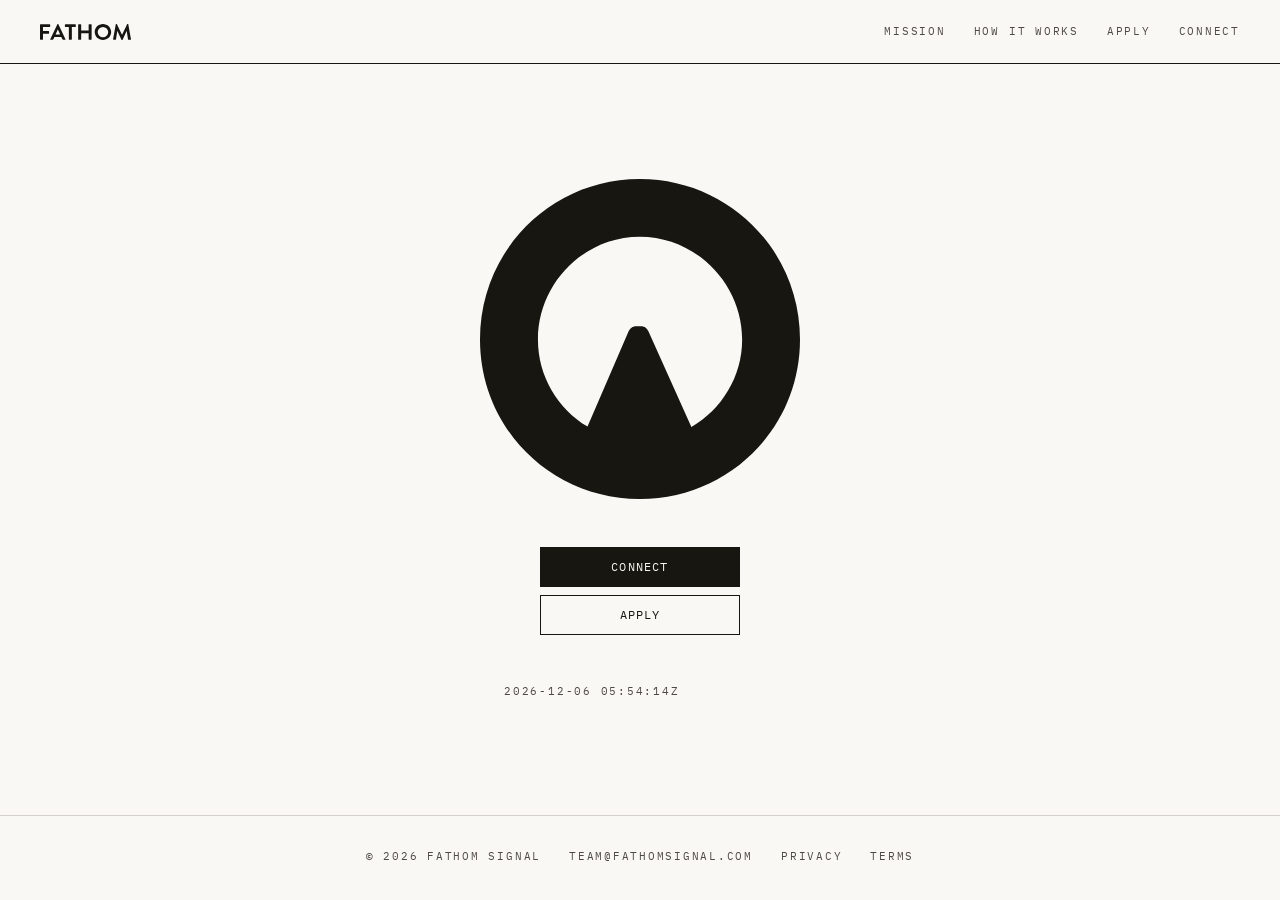
==== commit 70254cbb: "Website: Fathom Brand 3.0 pages Replace the public site with the Brand 3.0 pages: Home with the inst" ====
--- a/index.html
+++ b/index.html
@@ -1,935 +1,107 @@
 <!DOCTYPE html>
 <html lang="en">
 <head>
-<meta charset="UTF-8">
-<meta name="viewport" content="width=device-width, initial-scale=1.0">
-<title>FATHOM</title>
-<meta name="description" content="A precision instrument.">
+<meta charset="utf-8">
+<meta name="viewport" content="width=device-width, initial-scale=1">
+<title>Fathom</title>
+<meta name="description" content="Fathom exists to increase the truth shared in love.">
 <link rel="canonical" href="https://www.fathomsignal.com/">
-<meta property="og:title" content="FATHOM">
-<meta property="og:description" content="A precision instrument.">
+<meta property="og:title" content="Fathom">
+<meta property="og:description" content="Fathom exists to increase the truth shared in love.">
 <meta property="og:type" content="website">
 <meta property="og:url" content="https://www.fathomsignal.com/">
 <meta property="og:image" content="https://www.fathomsignal.com/og-image.png">
 <meta property="og:image:width" content="1200">
 <meta property="og:image:height" content="630">
-<meta property="og:site_name" content="FATHOM">
+<meta property="og:site_name" content="Fathom">
 <meta name="twitter:card" content="summary_large_image">
 <meta name="twitter:image" content="https://www.fathomsignal.com/og-image.png">
 <link rel="icon" href="/favicon.ico" sizes="32x32">
-<link rel="icon" type="image/svg+xml" href="data:image/svg+xml,%3Csvg xmlns='http://www.w3.org/2000/svg' viewBox='0 0 80 80'%3E%3Cpath fill='%23232322' d='M39.96 7.84C22.07 7.84 7.84 22.23 7.84 40.08c0 17.86 14.23 32.07 32.12 32.07s32.2-14.2 32.2-32.07c0-17.87-14.31-32.24-32.2-32.24zm10.37 49.85L41.67 38.41c-0.26-0.54-0.63-0.98-1.52-0.98h-0.89c-0.8 0-1.26 0.44-1.52 0.98L29.46 57.6c-5.96-3.59-9.97-10.09-9.97-17.52 0-11.26 9.22-20.63 20.48-20.63s20.57 9.37 20.57 20.63c0 7.48-4.12 14.03-10.2 17.61z'/%3E%3C/svg%3E">
 <link rel="apple-touch-icon" href="/apple-touch-icon.png">
 <link rel="preconnect" href="https://fonts.googleapis.com">
 <link rel="preconnect" href="https://fonts.gstatic.com" crossorigin>
-<link href="https://fonts.googleapis.com/css2?family=IBM+Plex+Mono:wght@400;500&display=swap" rel="stylesheet">
-<style>
-  :root {
-    /* Brand tokens from DOC-DS-001 v1.1 */
-    --ink-900: #181818;
-    --ink-800: #232322;
-    --ink-700: #2E2E2D;
-    --ink-600: #4A4A47;
-    --ink-500: #6F6E6B;
-    --ink-400: #8E8C88;
-    --ink-300: #B5B2AC;
-    --ink-200: #D4D0C9;
-    --ink-100: #E8E5DF;
-    --paper-100: #FFFFFE;
-    --paper-200: #FAF8F4;
-    --paper-300: #F4F2EE;
-    --paper-400: #ECE8E1;
-    --marine-500: #2C5F7C;
-    --marine-400: #3D7593;
-
-    --font-mono: 'IBM Plex Mono', ui-monospace, monospace;
-
-    --space-3: 12px;
-    --space-4: 16px;
-    --space-5: 24px;
-    --space-6: 32px;
-    --space-7: 48px;
-  }
-
-  * { box-sizing: border-box; margin: 0; padding: 0; }
-
-  html, body {
-    background: var(--paper-300);
-    color: var(--ink-900);
-    font-family: var(--font-mono);
-    -webkit-font-smoothing: antialiased;
-    -moz-osx-font-smoothing: grayscale;
-  }
-
-  body {
-    display: grid;
-    grid-template-rows: auto 1fr auto;
-    min-height: 100vh;
-    min-height: 100dvh;
-    padding: var(--space-7);
-  }
-
-  @keyframes draw-in {
-    from { transform: scaleX(0); }
-    to { transform: scaleX(1); }
-  }
-
-  @keyframes fade-in {
-    from { opacity: 0; }
-    to { opacity: 1; }
-  }
-
-  @keyframes mark-fade-in {
-    from { opacity: 0; transform: scale(0.96); }
-    to { opacity: 1; transform: scale(1); }
-  }
-
-  /* SWEEP: continuous rotation */
-  @keyframes sweep {
-    from { transform: rotate(0deg); }
-    to { transform: rotate(360deg); }
-  }
-
-  /* SOUNDING: single continuous signal cycle.
-     One line is emitted from the disc, descends smoothly to the seafloor,
-     touches at zero velocity (no overshoot), accelerates back up, and
-     decelerates as it returns to the disc. Motion is sinusoidal: slow at
-     both endpoints, fast through the middle.
-     Per-keyframe ease-in-out gives natural deceleration at both ends.
-
-     The seafloor is the bottom hairline. Its distance from the pulse's
-     origin depends on viewport height, so the travel cannot be a constant
-     here: --pulse-travel is measured and written by the travel controller
-     at the foot of this file. The 140px fallback is the pre-2026-07-16
-     fixed value, used only if that script does not run. */
-  @keyframes pulse-cycle {
-    0% {
-      transform: translateY(0) scaleX(1);
-      opacity: 0;
-      animation-timing-function: ease-in-out;
-    }
-    8% {
-      transform: translateY(0) scaleX(1);
-      opacity: 0.7;
-      animation-timing-function: ease-in-out;
-    }
-    50% {
-      transform: translateY(var(--pulse-travel, 140px)) scaleX(1.3);
-      opacity: 0.5;
-      animation-timing-function: ease-in-out;
-    }
-    92% {
-      transform: translateY(0) scaleX(1.95);
-      opacity: 0.14;
-      animation-timing-function: linear;
-    }
-    100% {
-      transform: translateY(0) scaleX(2.0);
-      opacity: 0;
-    }
-  }
-
-  /* ===================== NOISE OVERLAY ===================== */
-
-  .noise {
-    position: fixed;
-    inset: 0;
-    pointer-events: none;
-    z-index: 100;
-    opacity: 0.05;
-    mix-blend-mode: multiply;
-    background-image: url("data:image/svg+xml;utf8,<svg xmlns='http://www.w3.org/2000/svg' width='200' height='200'><filter id='n'><feTurbulence type='fractalNoise' baseFrequency='0.9' numOctaves='2' stitchTiles='stitch'/><feColorMatrix values='0 0 0 0 0  0 0 0 0 0  0 0 0 0 0  0 0 0 0.6 0'/></filter><rect width='100%25' height='100%25' filter='url(%23n)'/></svg>");
-    background-size: 200px 200px;
-  }
-
-  /* ===================== STARFIELD ===================== */
-
-  /* Dense fine-grain texture behind everything else.
-     Reads as surface tooth rather than discrete elements. Translates
-     slightly with mouse position (desktop) or tap (mobile) for subtle
-     parallax. */
-  .starfield {
-    position: fixed;
-    inset: -20px;  /* extra room around viewport for parallax travel */
-    pointer-events: none;
-    z-index: 0;
-    will-change: transform;
-    transform: translate3d(0, 0, 0);
-    transition: transform 600ms cubic-bezier(0.16, 1, 0.3, 1);
-  }
-
-  .starfield.tracking {
-    /* When mouse is actively moving, snappier follow. */
-    transition: transform 200ms cubic-bezier(0.33, 1, 0.68, 1);
-  }
-
-  .star {
-    fill: var(--ink-300);
-  }
-
-  /* ===================== HEADER ===================== */
-
-  .header {
-    display: flex;
-    justify-content: space-between;
-    align-items: center;
-    opacity: 0;
-    animation: fade-in 800ms ease-out 200ms forwards;
-  }
-
-  .wordmark {
-    height: 14px;
-    width: auto;
-    display: block;
-  }
-
-  .header-meta {
-    display: flex;
-    flex-direction: column;
-    align-items: flex-end;
-    gap: 3px;
-  }
-
-  .timestamp {
-    font-family: var(--font-mono);
-    font-size: 11px;
-    font-weight: 400;
-    letter-spacing: 0.04em;
-    color: var(--ink-500);
-    font-variant-numeric: tabular-nums;
-  }
-
-  .readout {
-    font-family: var(--font-mono);
-    font-size: 10px;
-    font-weight: 400;
-    letter-spacing: 0.08em;
-    color: var(--ink-400);
-    font-variant-numeric: tabular-nums;
-    text-transform: uppercase;
-    opacity: 0;
-    transition: opacity 600ms ease;
-  }
-
-  .readout.live {
-    opacity: 1;
-  }
-
-  /* ===================== CENTER ===================== */
-
-  /* 24px rather than 48px: the CTA stack grew by a second button, and the
-     band between the rules has to hold mark + gap + stack. The tighter gap
-     buys back enough to fit down to a 568px-tall viewport (572px for no
-     overlap at all); below that the stack punches through the bottom rule
-     into the footer, and the only thing left to shrink is the mark. Safe to
-     tighten because the pulse now travels past the stack to the bottom rule,
-     so the buttons' position no longer interacts with where it comes to rest.
-     Measured 2026-07-16; qa/run.mjs asserts it. */
-  .center {
-    display: flex;
-    flex-direction: column;
-    align-items: center;
-    justify-content: center;
-    gap: var(--space-5);
-    position: relative;
-  }
-
-  /* Primary CTA below the mark. Solid paper background sits above the
-     sounding pulse (z-index 1) so the line passes behind it cleanly. */
-  .login-cta {
-    position: relative;
-    z-index: 3;
-    font-family: var(--font-mono);
-    font-size: 12px;
-    font-weight: 500;
-    letter-spacing: 0.16em;
-    text-transform: uppercase;
-    text-decoration: none;
-    color: var(--marine-500);
-    background: var(--paper-300);
-    border: 1px solid var(--marine-500);
-    padding: 14px 32px;
-    opacity: 0;
-    animation: fade-in 800ms ease-out 1000ms forwards;
-    transition: background 200ms ease, color 200ms ease;
-  }
-
-  .login-cta:hover {
-    background: var(--marine-500);
-    color: var(--paper-100);
-  }
-
-  /* Connect and Apply stack under the mark. Opaque across the whole stack,
-     gap included: the pulse transits this region on its way to and from the
-     bottom rule, and a transparent gap between the buttons would strobe it
-     twice per cycle. Masking here is what lets the pulse pass behind the
-     stack as one solid object. */
-  .cta-stack {
-    position: relative;
-    z-index: 3;
-    background: var(--paper-300);
-    display: flex;
-    flex-direction: column;
-    align-items: center;
-    gap: var(--space-4);
-  }
-
-  /* Secondary CTA. Connect keeps the bordered box because it is the door for
-     people who already have accounts. Apply is the door for everyone else and
-     recedes to ink, so it reads without competing for the eye. Solid paper
-     background masks the sounding pulse the same way .login-cta does, since
-     the pulse travels further relative to the mark at small viewports. */
-  .apply-cta {
-    position: relative;
-    z-index: 3;
-    font-family: var(--font-mono);
-    font-size: 12px;
-    font-weight: 500;
-    letter-spacing: 0.16em;
-    text-transform: uppercase;
-    text-decoration: none;
-    color: var(--ink-500);
-    background: var(--paper-300);
-    border: 1px solid transparent;
-    padding: 14px 32px;
-    opacity: 0;
-    animation: fade-in 800ms ease-out 1150ms forwards;
-    transition: color 200ms ease;
-  }
-
-  .apply-cta:hover {
-    color: var(--ink-900);
-  }
-
-  a:focus-visible {
-    outline: 2px solid var(--marine-500);
-    outline-offset: 3px;
-    border-radius: 2px;
-  }
-
-  .mark-stage {
-    width: min(38vmin, 340px);
-    height: min(38vmin, 340px);
-    position: relative;
-    opacity: 0;
-    animation: mark-fade-in 1400ms cubic-bezier(0.16, 1, 0.3, 1) 600ms forwards;
-  }
-
-  .mark-stage > svg {
-    width: 100%;
-    height: 100%;
-    display: block;
-    overflow: visible;
-    position: relative;
-    z-index: 2;
-  }
-
-  /* The whole mark rotates slowly so the wedge sweeps around */
-  .mark-rotating {
-    transform-origin: 50% 50%;
-    transform: rotate(0deg);
-  }
-
-  /* Phase: SWEEP — continuous rotation */
-  .mark-stage.phase-sweep .mark-rotating {
-    animation: sweep 14s linear infinite;
-  }
-
-  /* ===================== SOUNDING PULSES ===================== */
-
-  /* Pulse line descends from the disc's bottom edge into the negative
-     space below the mark. The disc spans y=7.8 to y=72.2 in the 80-unit
-     SVG viewBox, so its bottom edge sits at ~90% of the mark-stage height.
-     One line per sounding phase: descends, touches the seafloor at zero
-     velocity, accelerates back up wider and fainter as the diffused echo. */
-  .pulse-line {
-    position: absolute;
-    left: 50%;
-    top: 88%;
-    width: 56px;
-    height: 1px;
-    margin-left: -28px;
-    background: var(--marine-500);
-    opacity: 0;
-    pointer-events: none;
-    z-index: 1;
-  }
-
-  /* A single signal per sounding phase. One line, one full bounce.
-     6s fills the 6s of movement inside the 7s SOUND phase, leaving the
-     1s of stillness the phase controller holds before the silence. */
-  .mark-stage.phase-sound .pulse-line.out-1 {
-    animation: pulse-cycle 6s linear 0s 1;
-  }
-
-  /* ===================== FOOTER ===================== */
-
-  .footer {
-    display: flex;
-    flex-direction: column;
-    justify-content: center;
-    align-items: center;
-    gap: 4px;
-    opacity: 0;
-    animation: fade-in 800ms ease-out 1200ms forwards;
-  }
-
-  .footer-text {
-    font-family: var(--font-mono);
-    font-size: 10px;
-    font-weight: 400;
-    letter-spacing: 0.12em;
-    text-transform: uppercase;
-    color: var(--ink-500);
-  }
-
-  .footer-text a {
-    color: var(--ink-500);
-    text-decoration: none;
-    transition: color 200ms ease;
-  }
-
-  .footer-text a:hover {
-    color: var(--ink-900);
-  }
-
-  /* Mission sits above the legal links in ink, as the page's one destination
-     for visitors without an account. The legal links recede below it. */
-  .footer-mission {
-    font-family: var(--font-mono);
-    font-size: 10px;
-    font-weight: 500;
-    letter-spacing: 0.16em;
-    text-transform: uppercase;
-    text-decoration: none;
-    color: var(--ink-900);
-    margin-bottom: 4px;
-    transition: color 200ms ease;
-  }
-
-  .footer-mission:hover {
-    color: var(--marine-500);
-  }
-
-  /* ===================== HAIRLINES ===================== */
-
-  .hairline {
-    position: absolute;
-    background: var(--ink-200);
-    transform-origin: left center;
-    animation: draw-in 900ms cubic-bezier(0.65, 0, 0.35, 1) 400ms forwards;
-    transform: scaleX(0);
-  }
-
-  .hairline-top {
-    top: calc(var(--space-7) + 40px);
-    left: var(--space-7);
-    right: var(--space-7);
-    height: 1px;
-  }
-
-  .hairline-bottom {
-    bottom: calc(var(--space-7) + 82px);
-    left: var(--space-7);
-    right: var(--space-7);
-    height: 1px;
-    animation-delay: 700ms;
-  }
-
-  /* ===================== RESPONSIVE ===================== */
-
-  @media (max-width: 640px) {
-    body { padding: var(--space-5); }
-    .hairline-top {
-      top: calc(var(--space-5) + 36px);
-      left: var(--space-5);
-      right: var(--space-5);
-    }
-    .hairline-bottom {
-      bottom: calc(var(--space-5) + 75px);
-      left: var(--space-5);
-      right: var(--space-5);
-    }
-    .footer-text, .footer-mission { font-size: 9px; }
-    .timestamp { font-size: 10px; }
-    .wordmark { height: 12px; }
-    .pulse-line { width: 44px; margin-left: -22px; }
-    .login-cta { font-size: 11px; padding: 12px 24px; }
-    .apply-cta { font-size: 11px; padding: 12px 24px; }
-    .cta-stack { gap: var(--space-3); }
-  }
-
-  @media (prefers-reduced-motion: reduce) {
-    .mark-stage.phase-sweep .mark-rotating,
-    .mark-stage.phase-sound .pulse-line {
-      animation: none !important;
-    }
-    .starfield {
-      transition: none !important;
-      transform: none !important;
-    }
-    .hairline {
-      animation: none;
-      transform: scaleX(1);
-    }
-    .header, .footer, .mark-stage, .login-cta, .apply-cta {
-      animation: none;
-      opacity: 1;
-    }
-  }
-</style>
+<link rel="stylesheet" href="https://fonts.googleapis.com/css2?family=IBM+Plex+Mono:wght@400;600&amp;family=Literata:ital,wght@0,400;0,500;1,400&amp;display=swap">
+<link rel="stylesheet" href="/site.css">
 </head>
 <body>
-
-  <div class="noise" aria-hidden="true"></div>
-
-  <svg class="starfield" id="starfield" aria-hidden="true" preserveAspectRatio="none"></svg>
-
-  <div class="hairline hairline-top"></div>
-  <div class="hairline hairline-bottom"></div>
-
-  <header class="header">
-    <svg class="wordmark" viewBox="48 8.5 96.69 17" fill="none" xmlns="http://www.w3.org/2000/svg" role="img" aria-label="FATHOM"><path d="M58.3736 8.73511H48.4653C48.1977 8.73511 48.0013 8.94999 48.0013 9.18514V24.8147C48.0013 25.0499 48.1977 25.2648 48.4653 25.2648H50.7062C50.9487 25.2648 51.1702 25.054 51.1702 24.8147V18.8427H57.1821C57.4246 18.8427 57.6462 18.6318 57.6462 18.3926V16.4587C57.6462 16.2235 57.4288 16.0087 57.1821 16.0087H51.1661V11.5691H58.3736C58.6412 11.5691 58.8377 11.3583 58.8377 11.1191V9.18514C58.8377 8.94999 58.6412 8.73511 58.3736 8.73511Z" fill="#232322"/><path d="M67.5503 8.75948C67.4751 8.61758 67.3789 8.5 67.1363 8.5H66.8939C66.6765 8.5 66.5511 8.61758 66.48 8.75948L58.9088 24.6486C58.7625 24.9567 58.9589 25.2608 59.3226 25.2608H61.4423C61.8311 25.2608 62.0526 25.0256 62.1488 24.7905L63.3403 22.2403H70.6189L71.8104 24.7905C71.9819 25.1229 72.1533 25.2608 72.5169 25.2608H74.6366C75.0003 25.2608 75.1968 24.9527 75.0505 24.6486L67.5503 8.75948ZM64.5318 19.6212L66.919 14.4275H66.9943L69.4274 19.6212H64.536H64.5318Z" fill="#232322"/><path d="M85.565 8.73511H74.9251C74.6576 8.73511 74.461 8.94594 74.461 9.18514V11.1191C74.461 11.3542 74.6576 11.5691 74.9251 11.5691H78.6501V24.8147C78.6501 25.0499 78.8675 25.2648 79.1141 25.2648H81.3801C81.6226 25.2648 81.8442 25.054 81.8442 24.8147V11.5691H85.5692C85.8368 11.5691 86.0332 11.3583 86.0332 11.1191V9.18514C86.0332 8.94999 85.8368 8.73511 85.5692 8.73511H85.565Z" fill="#232322"/><path d="M102.388 8.73511H100.147C99.8798 8.73511 99.6833 8.94594 99.6833 9.18514V15.441H91.7483V9.18514C91.7483 8.94999 91.5519 8.73511 91.2842 8.73511H89.0183C88.7759 8.73511 88.5542 8.94594 88.5542 9.18514V24.8147C88.5542 25.0499 88.7716 25.2648 89.0183 25.2648H91.2842C91.5519 25.2648 91.7483 25.054 91.7483 24.8147V18.2994H99.6833V24.8147C99.6833 25.0499 99.8798 25.2648 100.147 25.2648H102.388C102.631 25.2648 102.852 25.054 102.852 24.8147V9.18514C102.852 8.94999 102.635 8.73511 102.388 8.73511Z" fill="#232322"/><path d="M114.876 8.5C110.005 8.5 106.134 12.303 106.134 17.0223C106.134 21.7416 110.005 25.5 114.876 25.5C119.747 25.5 123.639 21.7457 123.639 17.0223C123.639 12.2989 119.747 8.5 114.876 8.5ZM117.702 21.6767L115.344 16.5804C115.273 16.4385 115.173 16.3209 114.93 16.3209H114.688C114.471 16.3209 114.345 16.4385 114.274 16.5804L112.021 21.6524C110.398 20.7037 109.307 18.9846 109.307 17.0223C109.307 14.0464 111.816 11.5692 114.88 11.5692C117.945 11.5692 120.478 14.0464 120.478 17.0223C120.478 19.0008 119.358 20.732 117.702 21.6767Z" fill="#232322"/><path d="M144.672 24.7216L141.8 8.85273C141.775 8.66217 141.628 8.5 141.361 8.5H140.972C140.755 8.5 140.629 8.59325 140.558 8.73515L135.203 19.8806H135.132L129.772 8.73515C129.701 8.59325 129.554 8.5 129.358 8.5H128.969C128.702 8.5 128.555 8.66623 128.53 8.85273L125.633 24.7175C125.583 25.0499 125.779 25.2608 126.097 25.2608H128.288C128.505 25.2608 128.702 25.0702 128.727 24.9081L130.14 15.9601H130.211L134.521 25.2405C134.596 25.3824 134.718 25.5 134.935 25.5H135.374C135.592 25.5 135.738 25.3824 135.788 25.2405L140.048 15.9601H140.119L141.557 24.9081C141.608 25.0743 141.8 25.2608 142.021 25.2608H144.237C144.555 25.2608 144.747 25.0499 144.676 24.7175L144.672 24.7216Z" fill="#232322"/></svg>
-
-    <div class="header-meta">
-      <time class="timestamp" id="utc-clock" datetime="">0000-00-00 00:00:00Z</time>
-      <span class="readout" id="readout">SIG 0.42</span>
-    </div>
-  </header>
-
-  <main class="center">
-    <div class="mark-stage" id="mark-stage" aria-hidden="true">
-
-      <!-- Sounding pulse: a single line descends from the disc edge, touches
-           the seafloor at zero velocity, and returns as a wider, fainter echo.
-           One full continuous bounce per sounding phase. -->
-      <div class="pulse-line out-1" aria-hidden="true"></div>
-
-      <svg viewBox="0 0 80 80" xmlns="http://www.w3.org/2000/svg" style="overflow: visible;">
-        <g class="mark-rotating">
-          <mask id="cm-mask" style="mask-type:luminance" maskUnits="userSpaceOnUse" x="7" y="7" width="66" height="66">
-            <path d="M72.1569 7.84302H7.84314V72.1567H72.1569V7.84302Z" fill="white"/>
-          </mask>
-          <g mask="url(#cm-mask)">
-            <path d="M39.9616 7.84302C22.0668 7.84302 7.84314 22.2304 7.84314 40.0843C7.84314 57.9381 22.0668 72.1567 39.9616 72.1567C57.8564 72.1567 72.1569 57.9534 72.1569 40.0843C72.1569 22.2151 57.841 7.84302 39.9616 7.84302ZM50.3298 57.6927L41.6666 38.4123C41.4055 37.8755 41.0368 37.4307 40.146 37.4307H39.2551C38.4563 37.4307 37.9955 37.8755 37.7344 38.4123L29.4551 57.6007C23.4953 54.0115 19.4863 47.508 19.4863 40.0843C19.4863 28.8259 28.7025 19.4542 39.9616 19.4542C51.2207 19.4542 60.5291 28.8259 60.5291 40.0843C60.5291 47.5694 56.4126 54.1189 50.3298 57.6927Z" fill="#232322"/>
-          </g>
-        </g>
-      </svg>
-    </div>
-
-    <div class="cta-stack">
-      <a class="login-cta" href="https://canvas.fathomsignal.com/connect">Connect &rarr;</a>
-      <a class="apply-cta" href="/apply.html">Apply &rarr;</a>
-    </div>
-  </main>
-
-  <footer class="footer">
-    <a class="footer-mission" href="/mission.html">MISSION &rarr;</a>
-    <span class="footer-text">&copy; 2026 Fathom Signal</span>
-    <span class="footer-text"><a href="mailto:team@fathomsignal.com">TEAM@FATHOMSIGNAL.COM</a></span>
-    <nav class="footer-text" aria-label="Site">
-      <a href="/privacy.html">PRIVACY</a> &middot; <a href="/terms.html">TERMS</a>
-    </nav>
-  </footer>
-
+<div class="site">
+<header class="site-bar">
+<a class="home" href="/" aria-label="Fathom home"><svg class="plain" viewBox="0 0 91.1 16" fill="none" xmlns="http://www.w3.org/2000/svg" role="img" aria-label="Fathom"><path d="M9.76223 0.221329H0.436762C0.184935 0.221329 0 0.423571 0 0.644892V15.3551C0 15.5764 0.184935 15.7787 0.436762 15.7787H2.54581C2.77403 15.7787 2.98257 15.5803 2.98257 15.3551V9.73433H8.64081C8.86903 9.73433 9.07757 9.5359 9.07757 9.31076V7.49059C9.07757 7.26927 8.87296 7.06702 8.64081 7.06702H2.97864V2.88863H9.76223C10.0141 2.88863 10.199 2.69021 10.199 2.46507V0.644892C10.199 0.423571 10.0141 0.221329 9.76223 0.221329Z" fill="#181611"></path><path d="M18.3991 0.244217C18.3283 0.110661 18.2378 0 18.0095 0H17.7813C17.5767 0 17.4587 0.110661 17.3918 0.244217L10.2659 15.1987C10.1282 15.4887 10.3131 15.7749 10.6554 15.7749H12.6504C13.0163 15.7749 13.2248 15.5535 13.3153 15.3322L14.4368 12.932H21.2872L22.4086 15.3322C22.57 15.6451 22.7313 15.7749 23.0736 15.7749H25.0686C25.4109 15.7749 25.5958 15.4849 25.4581 15.1987L18.3991 0.244217ZM15.5582 10.467L17.8049 5.57882H17.8758L20.1658 10.467H15.5621H15.5582Z" fill="#181611"></path><path d="M35.3541 0.221329H25.3401C25.0883 0.221329 24.9033 0.419755 24.9033 0.644892V2.46507C24.9033 2.68639 25.0883 2.88863 25.3401 2.88863H28.846V15.3551C28.846 15.5764 29.0506 15.7787 29.2827 15.7787H31.4154C31.6436 15.7787 31.8522 15.5803 31.8522 15.3551V2.88863H35.3581C35.6099 2.88863 35.7948 2.69021 35.7948 2.46507V0.644892C35.7948 0.423571 35.6099 0.221329 35.3581 0.221329H35.3541Z" fill="#181611"></path><path d="M51.1877 0.221329H49.0787C48.8269 0.221329 48.6419 0.419755 48.6419 0.644892V6.5328H41.1737V0.644892C41.1737 0.423571 40.9888 0.221329 40.7369 0.221329H38.6043C38.3761 0.221329 38.1675 0.419755 38.1675 0.644892V15.3551C38.1675 15.5764 38.3721 15.7787 38.6043 15.7787H40.7369C40.9888 15.7787 41.1737 15.5803 41.1737 15.3551V9.223H48.6419V15.3551C48.6419 15.5764 48.8269 15.7787 49.0787 15.7787H51.1877C51.416 15.7787 51.6245 15.5803 51.6245 15.3551V0.644892C51.6245 0.423571 51.4199 0.221329 51.1877 0.221329Z" fill="#181611"></path><path fill-rule="evenodd" d="M62.941 0C58.3569 0 54.7133 3.5793 54.7133 8.02099C54.7133 12.4627 58.3569 16 62.941 16C67.525 16 71.1883 12.4665 71.1883 8.02099C71.1883 3.57548 67.525 0 62.941 0ZM57.7 8.02A5.257 5.131 0 1 0 68.214 8.02A5.257 5.131 0 1 0 57.7 8.02Z" fill="#181611"></path><path d="M90.9842 15.2674L88.281 0.331982C88.2574 0.152635 88.1197 0 87.8679 0H87.502C87.2973 0 87.1793 0.0877653 87.1124 0.221321L82.0719 10.7112H82.005L76.9606 0.221321C76.8937 0.0877653 76.756 0 76.5711 0H76.2052C75.9533 0 75.8156 0.156451 75.792 0.331982L73.0652 15.2635C73.018 15.5764 73.2029 15.7749 73.502 15.7749H75.5638C75.7684 15.7749 75.9533 15.5955 75.9769 15.4429L77.3069 7.02123H77.3738L81.4306 15.7558C81.5014 15.8893 81.6155 16 81.8201 16H82.2333C82.4379 16 82.5756 15.8893 82.6228 15.7558L86.6324 7.02123H86.6993L88.0528 15.4429C88.1 15.5993 88.281 15.7749 88.4896 15.7749H90.575C90.8741 15.7749 91.0551 15.5764 90.9882 15.2635L90.9842 15.2674Z" fill="#181611"></path></svg></a>
+<nav class="site-nav" aria-label="Site"><a href="/mission.html">Mission</a><a href="/how-it-works.html">How it works</a><a href="https://canvas.fathomsignal.com/apply">Apply</a><a href="https://canvas.fathomsignal.com/connect">Connect</a></nav>
+</header>
+<main class="site-main center" style="flex-direction: column; gap: 48px;">
+<div id="mark" style="position: relative; width: min(38vmin, 320px); height: min(38vmin, 320px);" aria-hidden="true"><div id="pulse" style="position: absolute; left: 50%; top: 88%; width: 56px; height: 1px; margin-left: -28px; background: var(--marine); opacity: 0; pointer-events: none; z-index: 1;"></div><svg id="dial" style="position: relative; z-index: 2; width: 100%; height: 100%; display: block;" viewBox="10 10 82 82" fill="none" xmlns="http://www.w3.org/2000/svg" aria-hidden="true"><path d="M50.951 10C28.1352 10 10 28.3439 10 51.1076C10 73.8712 28.1352 92 50.951 92C73.7669 92 92 73.8908 92 51.1076C92 28.3244 73.7473 10 50.951 10ZM64.1705 73.5583L53.1249 48.9759C52.792 48.2914 52.3219 47.7243 51.1861 47.7243H50.0502C49.0318 47.7243 48.4442 48.2914 48.1113 48.9759L37.5553 73.441C29.9565 68.8648 24.845 60.5729 24.845 51.1076C24.845 36.7532 36.5957 24.8042 50.951 24.8042C65.3064 24.8042 77.1746 36.7532 77.1746 51.1076C77.1746 60.6511 71.926 69.0017 64.1705 73.5583Z" fill="#181611"></path></svg></div>
+<div style="position: relative; z-index: 3; background: var(--paper); width: 200px; max-width: 100%; display: flex; flex-direction: column; gap: 8px;">
+<a class="k p" href="https://canvas.fathomsignal.com/connect" style="width: 100%; flex: none; height: 40px; font-size: 12px;">Connect</a>
+<a class="k" href="https://canvas.fathomsignal.com/apply" style="width: 100%; height: 40px; font-size: 12px;">Apply</a>
+</div>
+<p style="position: relative; z-index: 3; background: var(--paper); margin: 0; font: 400 11px/1.5 var(--mono); letter-spacing: .16em; text-transform: uppercase; color: var(--ink-3); font-variant-numeric: tabular-nums;"><span id="clock">&nbsp;</span><span style="opacity: 0; transition: opacity 900ms ease;" id="readout" aria-hidden="true"> · <span id="readval">BRG 000°</span></span></p>
+</main>
+<footer id="foot" class="site-foot"><span>© 2026 Fathom Signal</span><a href="mailto:team@fathomsignal.com">team@fathomsignal.com</a><a href="/privacy.html">Privacy</a><a href="/terms.html">Terms</a></footer>
+</div>
 <script>
-  // ===== Live UTC timestamp =====
-  (function () {
-    var el = document.getElementById('utc-clock');
-    if (!el) return;
-    function pad(n) { return n < 10 ? '0' + n : '' + n; }
-    function tick() {
-      var d = new Date();
-      var s =
-        d.getUTCFullYear() + '-' +
-        pad(d.getUTCMonth() + 1) + '-' +
-        pad(d.getUTCDate()) + ' ' +
-        pad(d.getUTCHours()) + ':' +
-        pad(d.getUTCMinutes()) + ':' +
-        pad(d.getUTCSeconds()) + 'Z';
-      el.textContent = s;
-      el.setAttribute('datetime', d.toISOString());
+/* Home: the instrument cycle (Fathom Brand 3.0, Home exception, 2026-10-29).
+   Sweep: one turn every 14 s (one turn the first time, then three), readout BRG 000-359.
+   Silence 2.2 s. Sounding 7 s: a marine line drops to the footer rule and rises; DPT fades in when it reaches depth.
+   Silence 2.2 s, then again. Under reduced motion the mark holds still and the readout shows BRG 000°. */
+(function () {
+  var mark = document.getElementById('mark'), foot = document.getElementById('foot');
+  var dial = document.getElementById('dial'), pulse = document.getElementById('pulse');
+  var clock = document.getElementById('clock'), readout = document.getElementById('readout'), readval = document.getElementById('readval');
+  function p2(n) { return n < 10 ? '0' + n : '' + n; }
+  function utc() { var d = new Date(); return d.getUTCFullYear() + '-' + p2(d.getUTCMonth() + 1) + '-' + p2(d.getUTCDate()) + ' ' + p2(d.getUTCHours()) + ':' + p2(d.getUTCMinutes()) + ':' + p2(d.getUTCSeconds()) + 'Z'; }
+  function tick() { clock.textContent = utc(); }
+  tick(); setInterval(tick, 1000);
+  function show(text, on) { if (text !== null) readval.textContent = text; readout.style.opacity = on ? '1' : '0'; }
+  if (window.matchMedia && matchMedia('(prefers-reduced-motion: reduce)').matches) { show('BRG 000°', true); return; }
+  var travel = 140;
+  function measure() {
+    var a = mark.getBoundingClientRect(), b = foot.getBoundingClientRect();
+    var t = Math.round(b.top - (a.top + a.height * 0.88)); travel = t > 0 ? t : 0;
+  }
+  window.addEventListener('resize', measure); setTimeout(measure, 300);
+  function ease(x) { return x < 0.5 ? 2 * x * x : 1 - Math.pow(-2 * x + 2, 2) / 2; }
+  function pulseAt(p) {
+    var k;
+    if (p < 0.08) { k = ease(p / 0.08); return [0, 1, 0.7 * k]; }
+    if (p < 0.5) { k = ease((p - 0.08) / 0.42); return [travel * k, 1 + 0.3 * k, 0.7 - 0.2 * k]; }
+    if (p < 0.92) { k = ease((p - 0.5) / 0.42); return [travel * (1 - k), 1.3 + 0.65 * k, 0.5 - 0.36 * k]; }
+    k = (p - 0.92) / 0.08; return [0, 1.95 + 0.05 * k, 0.14 * (1 - k)];
+  }
+  var phase = 'silent', start = 0, lastBrg = 0, depthShown = false, cycle = 0;
+  function setPulse(y, x, o) { pulse.style.transform = 'translateY(' + y.toFixed(1) + 'px) scaleX(' + x.toFixed(3) + ')'; pulse.style.opacity = o.toFixed(3); }
+  function enter(ph) {
+    phase = ph; start = Date.now(); lastBrg = 0; depthShown = false;
+    dial.style.transform = 'rotate(0deg)'; setPulse(0, 1, 0);
+    if (ph === 'sweep') show('BRG 000°', true); else show(null, false);
+  }
+  function frame() {
+    var now = Date.now();
+    if (phase === 'sweep') {
+      var ang = ((now - start) / 14000) * 360 % 360;
+      dial.style.transform = 'rotate(' + ang.toFixed(2) + 'deg)';
+      if (now - lastBrg >= 200) { lastBrg = now; readval.textContent = 'BRG ' + ('00' + (Math.floor(ang) % 360)).slice(-3) + '°'; }
+    } else if (phase === 'sound') {
+      var p = Math.min((now - start) / 6000, 1), v = pulseAt(p);
+      setPulse(v[0], v[1], v[2]);
+      if (p >= 0.5 && !depthShown) { depthShown = true; show('DPT 142M', true); }
     }
-    tick();
-    setInterval(tick, 1000);
-  })();
-
-  // ===== Starfield: dense grain + parallax =====
-  (function () {
-    var sf = document.getElementById('starfield');
-    if (!sf) return;
-
-    // Generate a dense field of fine-grain dots. Density scaled to viewport.
-    function populate() {
-      // Clear any existing dots (in case of re-population on resize)
-      while (sf.firstChild) sf.removeChild(sf.firstChild);
-
-      var w = window.innerWidth;
-      var h = window.innerHeight;
-
-      // Set viewBox to match viewport so 1 svg unit = 1 px
-      sf.setAttribute('viewBox', '0 0 ' + w + ' ' + h);
-      sf.setAttribute('width', w);
-      sf.setAttribute('height', h);
-
-      // Density: ~1 dot per 800 px². This is film-grain territory: ~2500
-      // dots on a 1920x1080 desktop, ~450 on a 400x900 phone. At this
-      // density and the small sizes below, no individual dot is countable;
-      // the field reads as surface grain.
-      var area = w * h;
-      var count = Math.round(area / 800);
-
-      var svgNS = 'http://www.w3.org/2000/svg';
-      for (var i = 0; i < count; i++) {
-        var c = document.createElementNS(svgNS, 'circle');
-        // Edge-to-edge distribution. Texture covers the full surface.
-        var x = Math.round(Math.random() * w);
-        var y = Math.round(Math.random() * h);
-        // Radii 0.15 to 0.6 px, biased toward the smallest via squared
-        // random. Deeply sub-pixel — the dots render as soft anti-aliased
-        // specks rather than crisp circles. That's the texture quality.
-        var r = (0.15 + Math.pow(Math.random(), 2) * 0.45).toFixed(2);
-        c.setAttribute('cx', x);
-        c.setAttribute('cy', y);
-        c.setAttribute('r', r);
-        c.setAttribute('class', 'star');
-        // Low opacity so no single dot is salient.
-        c.setAttribute('opacity', (0.18 + Math.random() * 0.22).toFixed(2));
-        sf.appendChild(c);
-      }
-    }
-
-    populate();
-
-    // Repopulate on resize (debounced) so density adapts to viewport changes
-    var resizeTimer = null;
-    window.addEventListener('resize', function () {
-      clearTimeout(resizeTimer);
-      resizeTimer = setTimeout(populate, 250);
-    });
-
-    // ----- Parallax -----
-    // Desktop: mouse position drives translation, max ~8px in each direction.
-    // With a dense textural field, small movements read clearly as surface
-    // motion. Mobile: tap position drives a brief translation that eases
-    // back to center.
-    var MAX_OFFSET = 8;        // px of travel in each axis
-    var currentX = 0;
-    var currentY = 0;
-    var rafPending = false;
-
-    function applyTransform(x, y) {
-      sf.style.transform = 'translate3d(' + x + 'px, ' + y + 'px, 0)';
-    }
-
-    function setTarget(x, y) {
-      currentX = x;
-      currentY = y;
-      if (!rafPending) {
-        rafPending = true;
-        requestAnimationFrame(function () {
-          applyTransform(currentX, currentY);
-          rafPending = false;
-        });
-      }
-    }
-
-    // Detect touch-capable vs mouse-driven environment.
-    var isTouch = ('ontouchstart' in window) || navigator.maxTouchPoints > 0;
-
-    if (!isTouch) {
-      // Desktop: mouse-driven continuous parallax.
-      sf.classList.add('tracking');
-      window.addEventListener('mousemove', function (e) {
-        // Normalize cursor position to -1..1 around viewport center
-        var nx = (e.clientX / window.innerWidth) * 2 - 1;
-        var ny = (e.clientY / window.innerHeight) * 2 - 1;
-        // Inverted: field moves OPPOSITE to cursor for parallax depth.
-        setTarget(-nx * MAX_OFFSET, -ny * MAX_OFFSET);
-      });
-      // Reset when mouse leaves the page
-      window.addEventListener('mouseleave', function () {
-        sf.classList.remove('tracking');
-        setTarget(0, 0);
-        setTimeout(function () { sf.classList.add('tracking'); }, 700);
-      });
-    } else {
-      // Mobile: tap triggers a brief offset, then eases back to center.
-      // The transition rule on .starfield (not .tracking) handles the
-      // 600ms ease-back automatically when we set target to 0.
-      window.addEventListener('touchstart', function (e) {
-        if (!e.touches || !e.touches[0]) return;
-        var t = e.touches[0];
-        var nx = (t.clientX / window.innerWidth) * 2 - 1;
-        var ny = (t.clientY / window.innerHeight) * 2 - 1;
-        setTarget(-nx * MAX_OFFSET, -ny * MAX_OFFSET);
-        // Ease back to center after a short hold
-        setTimeout(function () {
-          setTarget(0, 0);
-        }, 400);
-      }, { passive: true });
-    }
-  })();
-
-  // ===== Sounding travel =====
-  // The pulse descends to the bottom hairline: that rule is the seafloor.
-  // The distance cannot be a constant in the keyframe, because the mark is
-  // sized min(38vmin, 340px) and so scales with the viewport, while the
-  // hairline is pinned relative to the bottom of the page. Measure the gap
-  // between the pulse's origin and the rule, and hand it to CSS as
-  // --pulse-travel for @keyframes pulse-cycle to read.
-  (function () {
-    var stageEl = document.getElementById('mark-stage');
-    var floor = document.querySelector('.hairline-bottom');
-    var pulseLine = stageEl ? stageEl.querySelector('.pulse-line') : null;
-    if (!stageEl || !floor || !pulseLine) return;
-
-    function setTravel() {
-      var s = stageEl.getBoundingClientRect();
-      var f = floor.getBoundingClientRect();
-      // .pulse-line sits at top: 88% of the mark stage. Both it and the
-      // hairline are 1px, and the line comes to rest ON the rule rather
-      // than above it, so the target is the rule's own top edge and the
-      // two coincide exactly at the bottom of the bounce.
-      var origin = s.top + s.height * 0.88;
-      var travel = Math.round(f.top - origin);
-      document.documentElement.style.setProperty(
-        '--pulse-travel', (travel > 0 ? travel : 0) + 'px'
-      );
-    }
-
-    // Measured off the rendered box, so it has to wait for two things to
-    // settle. The mark's entry animation runs scale(0.96) -> scale(1) and
-    // getBoundingClientRect reports the transformed box, so measuring
-    // mid-animation reads about 4% short. And the web font changes the
-    // footer's height, which moves the rule: measuring before it loads reads
-    // about 2px short. Measure on whichever of these lands, and again after
-    // both must have.
-    var anims = stageEl.getAnimations ? stageEl.getAnimations() : [];
-    if (anims.length) {
-      Promise.all(anims.map(function (a) { return a.finished; }))
-        .then(setTravel)
-        .catch(setTravel);
-    } else {
-      // Reduced motion: no entry animation to wait on. This runs immediately
-      // and is the path where the font matters, so fonts.ready below is doing
-      // real work rather than belt and braces.
-      setTravel();
-    }
-    if (document.fonts && document.fonts.ready) {
-      document.fonts.ready.then(setTravel).catch(function () {});
-    }
-    setTimeout(setTravel, 2200);
-
-    // Throttled to a frame, deliberately not debounced. A debounce never
-    // settles during a continuous drag, so the travel stays pinned at its
-    // pre-drag value and the line ends up as much as 100px below the rule,
-    // floating in the footer, for as long as the drag lasts. Recomputing per
-    // frame holds it on the rule to within a pixel. Two rect reads a frame
-    // while the pointer is down is not a cost worth optimising against.
-    var rafPending = false;
-    window.addEventListener('resize', function () {
-      if (rafPending) return;
-      rafPending = true;
-      requestAnimationFrame(function () {
-        rafPending = false;
-        setTravel();
-      });
-    });
-  })();
-
-  // ===== Phase controller =====
-  // The page alternates between two modes:
-  //   SWEEP — mark rotates, bearing readout updates live
-  //   SOUND — mark holds at rest, depth readout displayed throughout
-  // Brief silences bracket each phase transition.
-
-  var stage = document.getElementById('mark-stage');
-  var rotator = stage ? stage.querySelector('.mark-rotating') : null;
-  var readout = document.getElementById('readout');
-  var freezeAnims = [];
-  var sigTimer = null;
-  var reduceMotion = window.matchMedia('(prefers-reduced-motion: reduce)').matches;
-
-  // Phase timings (ms)
-  // First sweep is one full rotation; subsequent sweeps are three full
-  // rotations. Sweep duration is always a clean multiple of the 14s
-  // rotation period so the wedge naturally lands at rest when sweep ends.
-  var SWEEP_FIRST      = 14000;   // 1 rotation
-  var SWEEP_SUBSEQUENT = 42000;   // 3 rotations
-  var SILENCE_TO_SOUND = 2200;
-  // 7000 = the 6s pulse plus 1s of stillness after the line comes home,
-  // before the silence. The pulse used to be 5s inside a 6s phase, which
-  // gave the same 1s hold; the hold is deliberate, so the phase grew with
-  // the pulse rather than absorbing it.
-  var SOUND_DURATION   = 7000;
-  var SILENCE_TO_SWEEP = 2200;
-  var FREEZE_DURATION  = 1800;
-
-  // Depth value shown during the sound phase. A plausible-sounding number.
-  var DEPTH_READOUT    = 'DPT 142M';
-
-  var cycleIndex = 0;  // tracks which cycle we're on
-
-  function setPhase(name) {
-    if (!stage) return;
-    stage.classList.remove('phase-sweep', 'phase-sound', 'phase-silent');
-    stage.classList.add('phase-' + name);
+    requestAnimationFrame(frame);
   }
-
-  function showReadout(visible) {
-    if (!readout) return;
-    if (visible) readout.classList.add('live');
-    else readout.classList.remove('live');
+  function runCycle() {
+    var sweep = cycle === 0 ? 14000 : 42000; cycle++;
+    enter('sweep');
+    setTimeout(function () {
+      enter('silent');
+      setTimeout(function () {
+        measure(); enter('sound');
+        setTimeout(function () { enter('silent'); setTimeout(runCycle, 2200); }, 7000);
+      }, 2200);
+    }, sweep);
   }
-
-  function setReadoutText(text) {
-    if (!readout) return;
-    readout.textContent = text;
-  }
-
-  // SIGNAL: the sweep-phase readout. Deliberately not derived from the mark's
-  // rotation \u2014 the instrument is listening, not locating, so the value drifts
-  // independently of where the wedge happens to be pointing.
-  //
-  // Two sine waves of unrelated periods are summed so the number wanders
-  // without settling into an audible-looking beat; a single wave would visibly
-  // repeat. Sampled at 5Hz rather than per-frame because a real instrument
-  // reports at a sample rate, and a 60fps last digit reads as blur.
-  function startSignalLoop() {
-    stopSignalLoop();
-    if (reduceMotion) {
-      setReadoutText('SIG 0.42');
-      return;
-    }
-    var t0 = Date.now();
-    function tick() {
-      var t = (Date.now() - t0) / 1000;
-      var v = 0.42 + Math.sin(t / 3.1) * 0.06 + Math.sin(t / 1.13) * 0.025;
-      setReadoutText('SIG ' + v.toFixed(2));
-    }
-    tick();
-    sigTimer = setInterval(tick, 200);
-  }
-
-  function stopSignalLoop() {
-    if (sigTimer) {
-      clearInterval(sigTimer);
-      sigTimer = null;
-    }
-  }
-
-  function readRotation(el) {
-    if (!el) return 0;
-    try {
-      var matrix = new DOMMatrixReadOnly(getComputedStyle(el).transform);
-      var angle = Math.atan2(matrix.b, matrix.a) * (180 / Math.PI);
-      if (angle < 0) angle += 360;
-      return angle;
-    } catch (e) {
-      return 0;
-    }
-  }
-
-  function freezeRotatorAtZero() {
-    if (!rotator) return;
-    // Read the live rotation before removing the CSS animation.
-    var markAngle = readRotation(rotator);
-
-    // Remove the CSS-driven sweep so the WAAPI freeze can take over.
-    stage.classList.remove('phase-sweep');
-
-    // Sweep is a clean multiple of the rotation period, so in normal
-    // operation markAngle is within a few degrees of 0 or 360 at this
-    // moment. We handle that common case by snapping cleanly to rest
-    // without animation. Only when we somehow have significant travel do
-    // we run a scaled freeze animation.
-    var SNAP_THRESHOLD = 12; // degrees
-    var fromZero  = Math.min(markAngle, 360 - markAngle); // distance to 0/360
-    var nearRest  = fromZero <= SNAP_THRESHOLD;
-
-    freezeAnims = [];
-
-    if (nearRest) {
-      // Snap directly to rest. No animation, no chance of an accelerated spin.
-      freezeAnims.push(rotator.animate(
-        [
-          { transform: 'rotate(0deg)' },
-          { transform: 'rotate(0deg)' }
-        ],
-        { duration: 1, fill: 'forwards' }
-      ));
-    } else {
-      // Defensive path: meaningful distance to cover. Always go clockwise
-      // (forward) and scale the duration to travel.
-      var markEnd = 360;
-      var travel = markEnd - markAngle;
-      var duration = Math.min(FREEZE_DURATION, Math.max(200, travel * 6));
-      freezeAnims.push(rotator.animate(
-        [
-          { transform: 'rotate(' + markAngle + 'deg)' },
-          { transform: 'rotate(' + markEnd   + 'deg)' }
-        ],
-        {
-          duration: duration,
-          easing: 'cubic-bezier(0.33, 0, 0.18, 1)',
-          fill: 'forwards'
-        }
-      ));
-    }
-  }
-
-  function resumeSweep() {
-    // Cancel any lingering WAAPI freeze animations so the CSS sweep can take
-    // over cleanly without transform conflicts.
-    freezeAnims.forEach(function (a) {
-      try { a.cancel(); } catch (e) {}
-    });
-    freezeAnims = [];
-    setPhase('sweep');
-  }
-
-  function runCycle() {
-    // First sweep is 1 rotation; every subsequent sweep is 3 rotations.
-    var sweepDuration = (cycleIndex === 0) ? SWEEP_FIRST : SWEEP_SUBSEQUENT;
-    cycleIndex++;
-
-    // SWEEP — show live bearing readout
-    resumeSweep();
-    showReadout(true);
-    startSignalLoop();
-
-    setTimeout(function () {
-      // Transition: ease sweep to a stop at wedge rest
-      stopSignalLoop();
-      freezeRotatorAtZero();
-      // Brief silence during the freeze transition
-      showReadout(false);
-
-      setTimeout(function () {
-        // SOUND — lock the readout to depth
-        setPhase('sound');
-        setReadoutText(DEPTH_READOUT);
-        showReadout(true);
-
-        setTimeout(function () {
-          // Silence before next sweep cycle
-          setPhase('silent');
-          showReadout(false);
-          setTimeout(function () {
-            runCycle();
-          }, SILENCE_TO_SWEEP);
-        }, SOUND_DURATION);
-      }, SILENCE_TO_SOUND);
-    }, sweepDuration);
-  }
-
-  // Kick off the page after initial fade-in, matching the prior 2s delay
-  window.addEventListener('load', function () {
-    setTimeout(function () {
-      runCycle();
-    }, 2000);
-  });
+  requestAnimationFrame(frame);
+  setTimeout(runCycle, 2000);
+})();
 </script>
-
 </body>
-</html>+</html>
--- a/site.css
+++ b/site.css
@@ -0,0 +1,84 @@
+/* Fathom website. Fathom Brand 3.0 (2026-10-29), built from the Fathom Website Revs design canvas.
+   Tokens and keys from the Team Canvas design system; the shell is shared with the app's signed-out pages. */
+:root{--paper:#faf8f4;--ink:#181611;--ink-2:#312e29;--ink-3:#4d4a44;--muted:#8f8c86;--rule:#b5b2ab;--rule-light:#d4d1ca;--rule-faint:#e9e5de;--rule-quiet:#e2dfd9;--marine:#055c83;--marine-wash:#c2d9e6;--oxide:#b64536;--verdigris:#11794c;--say:'Literata',Georgia,'Times New Roman',serif;--mono:'IBM Plex Mono',Consolas,'Courier New',monospace}
+html,body{margin:0;background:var(--paper)}
+.k{height:48px;box-sizing:border-box;padding:0 16px;display:inline-flex;align-items:center;justify-content:center;font:400 12.5px/1 var(--mono);letter-spacing:.1em;text-transform:uppercase;border:1px solid var(--ink);background:transparent;color:var(--ink);border-radius:0;cursor:pointer}
+.k.p{background:var(--ink);color:var(--paper);flex:1}
+.k.w{flex:1}
+.k.d{border-color:var(--rule-quiet);background:var(--rule-quiet);color:var(--muted)}
+.k.sm{height:32px;font-size:11px;padding:0 10px}
+.k{text-decoration:none;white-space:nowrap}
+.col{flex:1;min-width:0;display:flex;flex-direction:column}
+/* Shell. Fathom public pages: the website and the app's signed-out pages share this shell.
+   Fathom Brand 3.0 (2026-10-29): Literata for what Fathom says, IBM Plex Mono for labels, navigation and keys.
+   The lockup heads every page but Home; the mark inside it turns once every 20 seconds. */
+@keyframes mark-turn{0%{transform:rotate(0deg);animation-timing-function:cubic-bezier(.45,0,.55,1)}45%,100%{transform:rotate(360deg)}}
+.turn{transform-box:view-box;transform-origin:12px 12px;animation:mark-turn 20s 3s infinite}
+.turn-self{transform-origin:50% 50%;animation:mark-turn 20s 3s infinite}
+@media (prefers-reduced-motion:reduce){.turn,.turn-self{animation:none}}
+
+.site{min-height:100vh;box-sizing:border-box;display:flex;flex-direction:column;background:var(--paper);color:var(--ink);font-family:var(--say);-webkit-font-smoothing:antialiased}
+.site *{box-sizing:border-box}
+
+/* Header: the lockup at a 16px cap, the site's four destinations at the right. */
+.site-bar{min-height:64px;flex:none;border-bottom:1px solid var(--ink);display:flex;align-items:center;justify-content:space-between;gap:12px 32px;padding:0 40px;flex-wrap:wrap}
+.site-bar .home{display:block;line-height:0;padding:20px 0}
+.site-bar svg.lockup{height:24px;width:auto;display:block}
+.site-bar svg.plain{height:16px;width:auto;display:block}
+.site-nav{display:flex;gap:4px 28px;flex-wrap:wrap;align-items:center}
+.site-nav a{font:400 11px/1.5 var(--mono);letter-spacing:.16em;text-transform:uppercase;color:var(--ink-3);text-decoration:none;padding:12px 0}
+.site-nav a:hover{color:var(--ink)}
+.site-nav a.on{color:var(--ink);text-decoration:underline;text-underline-offset:6px;text-decoration-thickness:1px}
+.site-meta{display:flex;flex-direction:column;align-items:flex-end;gap:2px;font:400 11px/1.5 var(--mono);color:var(--ink-3);font-variant-numeric:tabular-nums}
+.site-meta span+span{letter-spacing:.16em;text-transform:uppercase;color:var(--muted)}
+
+/* A reading column. */
+.site-main{flex:1;display:flex;justify-content:center;padding:80px 24px 96px}
+.site-main.center{align-items:center;padding:48px 24px}
+.col{width:100%;max-width:680px}
+.kicker{margin:0 0 12px;font:400 11px/1.5 var(--mono);letter-spacing:.16em;text-transform:uppercase;color:var(--ink-3)}
+.pt{margin:0 0 32px;font:500 44px/1.12 var(--say);letter-spacing:-.01em;color:var(--ink)}
+.lead{margin:0 0 24px;font:400 22px/1.45 var(--say);color:var(--ink)}
+.b{margin:0 0 16px;font:400 17px/1.6 var(--say);color:var(--ink-2)}
+.b strong,.pts strong{font-weight:500;color:var(--ink)}
+.sh{margin:0 0 20px;font:500 28px/1.2 var(--say);color:var(--ink)}
+.ss{margin:40px 0 12px;font:400 11px/1.5 var(--mono);letter-spacing:.16em;text-transform:uppercase;color:var(--ink-3)}
+.rl{height:1px;background:var(--rule-light);margin:64px 0}
+.site a.in{color:var(--ink);text-decoration:underline;text-underline-offset:3px;text-decoration-thickness:1px}
+.site a.in:hover{color:var(--ink-3)}
+ul.pts{list-style:none;margin:0;padding:0;border-top:1px solid var(--rule-light)}
+ul.pts li{padding:14px 0;border-bottom:1px solid var(--rule-light);font:400 17px/1.55 var(--say);color:var(--ink-2)}
+.caveat{margin-top:56px;padding:28px 32px;border:1px solid var(--rule-light);border-radius:6px}
+.caveat .ss{margin-top:0}
+.next{display:flex;justify-content:flex-end;margin-top:64px;padding-top:20px;border-top:1px solid var(--ink)}
+.next a{font:400 11px/1.5 var(--mono);letter-spacing:.16em;text-transform:uppercase;color:var(--ink);text-decoration:none;padding:12px 0}
+.next a:hover{text-decoration:underline;text-underline-offset:6px}
+
+/* Footer: mono, quiet, one row that wraps. */
+.site-foot{flex:none;border-top:1px solid var(--rule-light);padding:20px 40px 24px;display:flex;flex-wrap:wrap;gap:4px 28px;justify-content:center;align-items:center;font:400 11px/1.5 var(--mono);letter-spacing:.16em;text-transform:uppercase;color:var(--ink-3)}
+.site-foot a{color:var(--ink-3);text-decoration:none;display:inline-block;padding:12px 0}
+.site-foot a:hover{color:var(--ink)}
+
+@media (max-width:640px){
+  .site-bar{padding:0 20px}
+  .site-nav{gap:0 20px}
+  .site-main{padding:48px 20px 64px}
+  .pt{font-size:34px}
+  .lead{font-size:19px}
+  .b,ul.pts li{font-size:16px}
+  .sh{font-size:24px}
+  .rl{margin:48px 0}
+  .caveat{padding:20px}
+  .site-foot{padding:16px 20px 20px;gap:0 20px}
+}
+
+/* Legal pages: the same column, numbered sections, plain tables. */
+.legal .sh{font-size:22px;margin:56px 0 16px}
+.legal ul{margin:0 0 16px;padding:0 0 0 20px;list-style:square}
+.legal ul li{margin:0 0 10px;font:400 17px/1.6 var(--say);color:var(--ink-2)}
+.legal ul li::marker{color:var(--rule)}
+.legal table{width:100%;border-collapse:collapse;margin:8px 0 24px}
+.legal th{text-align:left;font:400 11px/1.5 var(--mono);letter-spacing:.16em;text-transform:uppercase;color:var(--ink-3);padding:12px 16px 10px 0;border-bottom:1px solid var(--ink)}
+.legal td{font:400 15px/1.5 var(--say);color:var(--ink-2);padding:12px 16px 12px 0;border-bottom:1px solid var(--rule-light);vertical-align:top}
+.legal td:first-child{color:var(--ink);font-weight:500}
+@media (max-width:640px){.legal ul li{font-size:16px}.legal td{font-size:14px}}
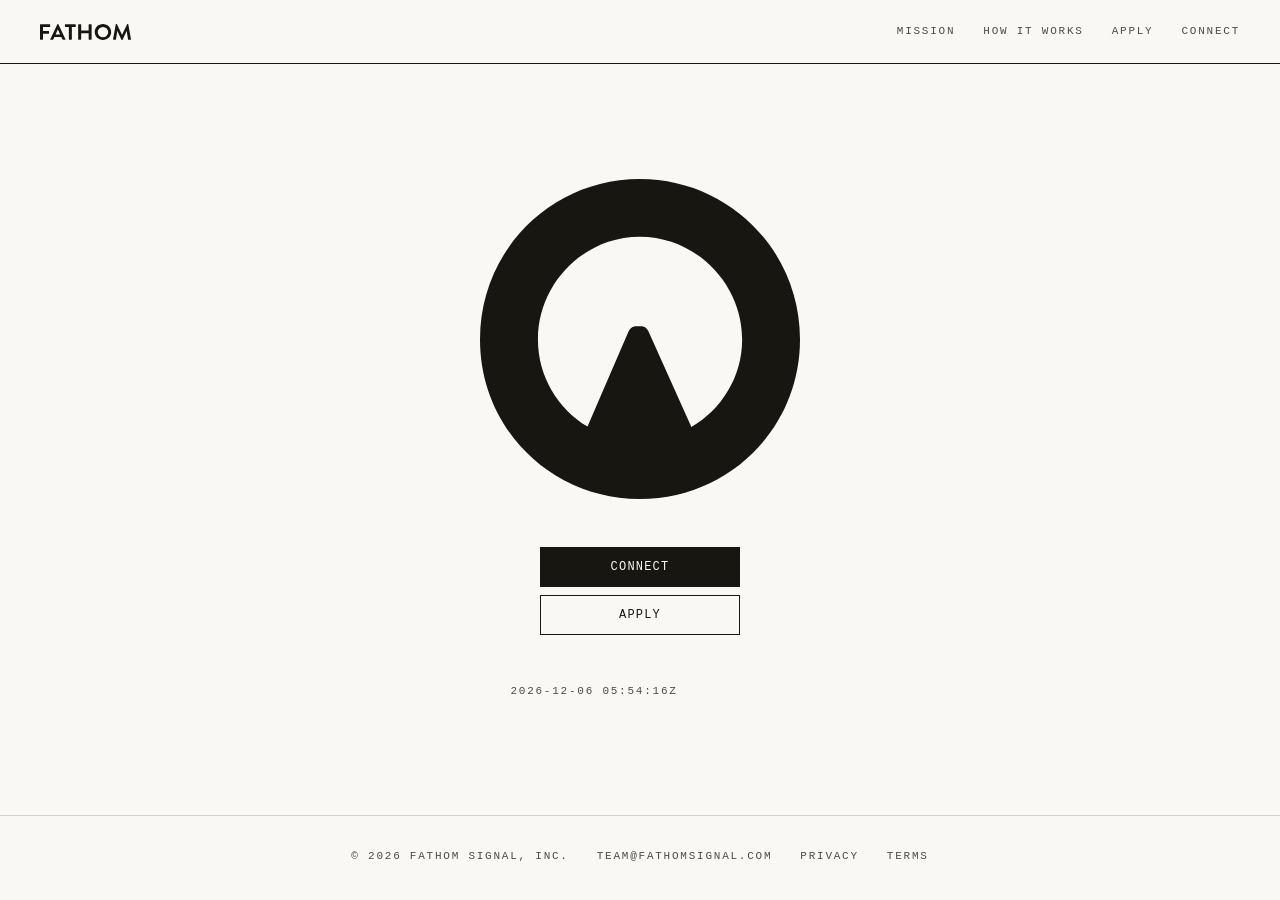
==== commit d0e01be5: "Website shell: paper first, connected state before paint, company footer Every page: paper on html i" ====
--- a/index.html
+++ b/index.html
@@ -2,6 +2,17 @@
 <html lang="en">
 <head>
 <meta charset="utf-8">
+<style>html{background:#faf8f4}</style>
+<script>
+/* Connected (fs_connected=1, set by the app while signed in): before first paint, so the nav is drawn once. */
+if (/(^|;\s*)fs_connected=1(;|$)/.test(document.cookie)) {
+  document.documentElement.classList.add('fs-on');
+  document.addEventListener('DOMContentLoaded', function () {
+    var home = document.querySelector('.site-bar .home');
+    if (home) { home.href = 'https://canvas.fathomsignal.com/teams'; home.setAttribute('aria-label', 'Your teams'); }
+  });
+}
+</script>
 <meta name="viewport" content="width=device-width, initial-scale=1">
 <title>Fathom</title>
 <meta name="description" content="Fathom exists to increase the truth shared in love.">
@@ -16,28 +27,29 @@
 <meta property="og:site_name" content="Fathom">
 <meta name="twitter:card" content="summary_large_image">
 <meta name="twitter:image" content="https://www.fathomsignal.com/og-image.png">
-<link rel="icon" href="/favicon.ico" sizes="32x32">
+<link rel="icon" href="/favicon.ico" sizes="16x16 32x32 48x48">
+<link rel="icon" href="/favicon.svg" type="image/svg+xml">
 <link rel="apple-touch-icon" href="/apple-touch-icon.png">
-<link rel="preconnect" href="https://fonts.googleapis.com">
-<link rel="preconnect" href="https://fonts.gstatic.com" crossorigin>
-<link rel="stylesheet" href="https://fonts.googleapis.com/css2?family=IBM+Plex+Mono:wght@400;600&amp;family=Literata:ital,wght@0,400;0,500;1,400&amp;display=swap">
+<link rel="preload" href="/fonts/IBMPlexMono-400.woff2" as="font" type="font/woff2" crossorigin>
+<link rel="stylesheet" href="/fonts/fonts.css">
 <link rel="stylesheet" href="/site.css">
 </head>
 <body>
 <div class="site">
 <header class="site-bar">
 <a class="home" href="/" aria-label="Fathom home"><svg class="plain" viewBox="0 0 91.1 16" fill="none" xmlns="http://www.w3.org/2000/svg" role="img" aria-label="Fathom"><path d="M9.76223 0.221329H0.436762C0.184935 0.221329 0 0.423571 0 0.644892V15.3551C0 15.5764 0.184935 15.7787 0.436762 15.7787H2.54581C2.77403 15.7787 2.98257 15.5803 2.98257 15.3551V9.73433H8.64081C8.86903 9.73433 9.07757 9.5359 9.07757 9.31076V7.49059C9.07757 7.26927 8.87296 7.06702 8.64081 7.06702H2.97864V2.88863H9.76223C10.0141 2.88863 10.199 2.69021 10.199 2.46507V0.644892C10.199 0.423571 10.0141 0.221329 9.76223 0.221329Z" fill="#181611"></path><path d="M18.3991 0.244217C18.3283 0.110661 18.2378 0 18.0095 0H17.7813C17.5767 0 17.4587 0.110661 17.3918 0.244217L10.2659 15.1987C10.1282 15.4887 10.3131 15.7749 10.6554 15.7749H12.6504C13.0163 15.7749 13.2248 15.5535 13.3153 15.3322L14.4368 12.932H21.2872L22.4086 15.3322C22.57 15.6451 22.7313 15.7749 23.0736 15.7749H25.0686C25.4109 15.7749 25.5958 15.4849 25.4581 15.1987L18.3991 0.244217ZM15.5582 10.467L17.8049 5.57882H17.8758L20.1658 10.467H15.5621H15.5582Z" fill="#181611"></path><path d="M35.3541 0.221329H25.3401C25.0883 0.221329 24.9033 0.419755 24.9033 0.644892V2.46507C24.9033 2.68639 25.0883 2.88863 25.3401 2.88863H28.846V15.3551C28.846 15.5764 29.0506 15.7787 29.2827 15.7787H31.4154C31.6436 15.7787 31.8522 15.5803 31.8522 15.3551V2.88863H35.3581C35.6099 2.88863 35.7948 2.69021 35.7948 2.46507V0.644892C35.7948 0.423571 35.6099 0.221329 35.3581 0.221329H35.3541Z" fill="#181611"></path><path d="M51.1877 0.221329H49.0787C48.8269 0.221329 48.6419 0.419755 48.6419 0.644892V6.5328H41.1737V0.644892C41.1737 0.423571 40.9888 0.221329 40.7369 0.221329H38.6043C38.3761 0.221329 38.1675 0.419755 38.1675 0.644892V15.3551C38.1675 15.5764 38.3721 15.7787 38.6043 15.7787H40.7369C40.9888 15.7787 41.1737 15.5803 41.1737 15.3551V9.223H48.6419V15.3551C48.6419 15.5764 48.8269 15.7787 49.0787 15.7787H51.1877C51.416 15.7787 51.6245 15.5803 51.6245 15.3551V0.644892C51.6245 0.423571 51.4199 0.221329 51.1877 0.221329Z" fill="#181611"></path><path fill-rule="evenodd" d="M62.941 0C58.3569 0 54.7133 3.5793 54.7133 8.02099C54.7133 12.4627 58.3569 16 62.941 16C67.525 16 71.1883 12.4665 71.1883 8.02099C71.1883 3.57548 67.525 0 62.941 0ZM57.7 8.02A5.257 5.131 0 1 0 68.214 8.02A5.257 5.131 0 1 0 57.7 8.02Z" fill="#181611"></path><path d="M90.9842 15.2674L88.281 0.331982C88.2574 0.152635 88.1197 0 87.8679 0H87.502C87.2973 0 87.1793 0.0877653 87.1124 0.221321L82.0719 10.7112H82.005L76.9606 0.221321C76.8937 0.0877653 76.756 0 76.5711 0H76.2052C75.9533 0 75.8156 0.156451 75.792 0.331982L73.0652 15.2635C73.018 15.5764 73.2029 15.7749 73.502 15.7749H75.5638C75.7684 15.7749 75.9533 15.5955 75.9769 15.4429L77.3069 7.02123H77.3738L81.4306 15.7558C81.5014 15.8893 81.6155 16 81.8201 16H82.2333C82.4379 16 82.5756 15.8893 82.6228 15.7558L86.6324 7.02123H86.6993L88.0528 15.4429C88.1 15.5993 88.281 15.7749 88.4896 15.7749H90.575C90.8741 15.7749 91.0551 15.5764 90.9882 15.2635L90.9842 15.2674Z" fill="#181611"></path></svg></a>
-<nav class="site-nav" aria-label="Site"><a href="/mission.html">Mission</a><a href="/how-it-works.html">How it works</a><a href="https://canvas.fathomsignal.com/apply">Apply</a><a href="https://canvas.fathomsignal.com/connect">Connect</a></nav>
+<nav class="site-nav" aria-label="Site"><a href="/mission.html">Mission</a><a href="/how-it-works.html">How it works</a><a class="c-out" href="https://canvas.fathomsignal.com/apply">Apply</a><a class="c-out" href="https://canvas.fathomsignal.com/connect">Connect</a><a class="c-in" href="https://canvas.fathomsignal.com/teams">Your teams</a><a class="c-in dc" href="https://canvas.fathomsignal.com/disconnect">Disconnect</a></nav>
 </header>
 <main class="site-main center" style="flex-direction: column; gap: 48px;">
 <div id="mark" style="position: relative; width: min(38vmin, 320px); height: min(38vmin, 320px);" aria-hidden="true"><div id="pulse" style="position: absolute; left: 50%; top: 88%; width: 56px; height: 1px; margin-left: -28px; background: var(--marine); opacity: 0; pointer-events: none; z-index: 1;"></div><svg id="dial" style="position: relative; z-index: 2; width: 100%; height: 100%; display: block;" viewBox="10 10 82 82" fill="none" xmlns="http://www.w3.org/2000/svg" aria-hidden="true"><path d="M50.951 10C28.1352 10 10 28.3439 10 51.1076C10 73.8712 28.1352 92 50.951 92C73.7669 92 92 73.8908 92 51.1076C92 28.3244 73.7473 10 50.951 10ZM64.1705 73.5583L53.1249 48.9759C52.792 48.2914 52.3219 47.7243 51.1861 47.7243H50.0502C49.0318 47.7243 48.4442 48.2914 48.1113 48.9759L37.5553 73.441C29.9565 68.8648 24.845 60.5729 24.845 51.1076C24.845 36.7532 36.5957 24.8042 50.951 24.8042C65.3064 24.8042 77.1746 36.7532 77.1746 51.1076C77.1746 60.6511 71.926 69.0017 64.1705 73.5583Z" fill="#181611"></path></svg></div>
 <div style="position: relative; z-index: 3; background: var(--paper); width: 200px; max-width: 100%; display: flex; flex-direction: column; gap: 8px;">
-<a class="k p" href="https://canvas.fathomsignal.com/connect" style="width: 100%; flex: none; height: 40px; font-size: 12px;">Connect</a>
+<a class="k p c-out" href="https://canvas.fathomsignal.com/connect" style="width: 100%; flex: none; height: 40px; font-size: 12px;">Connect</a>
+<a class="k p c-in" href="https://canvas.fathomsignal.com/teams" style="width: 100%; flex: none; height: 40px; font-size: 12px;">Your teams</a>
 <a class="k" href="https://canvas.fathomsignal.com/apply" style="width: 100%; height: 40px; font-size: 12px;">Apply</a>
 </div>
-<p style="position: relative; z-index: 3; background: var(--paper); margin: 0; font: 400 11px/1.5 var(--mono); letter-spacing: .16em; text-transform: uppercase; color: var(--ink-3); font-variant-numeric: tabular-nums;"><span id="clock">&nbsp;</span><span style="opacity: 0; transition: opacity 900ms ease;" id="readout" aria-hidden="true"> · <span id="readval">BRG 000°</span></span></p>
+<p style="position: relative; z-index: 3; background: var(--paper); margin: 0; font: 400 11px/1.5 var(--mono); letter-spacing: .16em; text-transform: uppercase; color: var(--ink-3); font-variant-numeric: tabular-nums;"><span id="clock" style="display: inline-block; width: calc(20ch + 3.2em); text-align: left;">&nbsp;</span><span style="display: inline-block; width: calc(11ch + 1.76em); text-align: left; white-space: pre; opacity: 0; transition: opacity 900ms ease;" id="readout" aria-hidden="true"> · <span id="readval">BRG 000°</span></span></p>
 </main>
-<footer id="foot" class="site-foot"><span>© 2026 Fathom Signal</span><a href="mailto:team@fathomsignal.com">team@fathomsignal.com</a><a href="/privacy.html">Privacy</a><a href="/terms.html">Terms</a></footer>
+<footer id="foot" class="site-foot"><span>© 2026 Fathom Signal, Inc.</span><a href="mailto:team@fathomsignal.com">team@fathomsignal.com</a><a href="/privacy.html">Privacy</a><a href="/terms.html">Terms</a></footer>
 </div>
 <script>
 /* Home: the instrument cycle (Fathom Brand 3.0, Home exception, 2026-10-29).
--- a/site.css
+++ b/site.css
@@ -1,6 +1,6 @@
 /* Fathom website. Fathom Brand 3.0 (2026-10-29), built from the Fathom Website Revs design canvas.
    Tokens and keys from the Team Canvas design system; the shell is shared with the app's signed-out pages. */
-:root{--paper:#faf8f4;--ink:#181611;--ink-2:#312e29;--ink-3:#4d4a44;--muted:#8f8c86;--rule:#b5b2ab;--rule-light:#d4d1ca;--rule-faint:#e9e5de;--rule-quiet:#e2dfd9;--marine:#055c83;--marine-wash:#c2d9e6;--oxide:#b64536;--verdigris:#11794c;--say:'Literata',Georgia,'Times New Roman',serif;--mono:'IBM Plex Mono',Consolas,'Courier New',monospace}
+:root{--paper:#faf8f4;--ink:#181611;--ink-2:#312e29;--ink-3:#4d4a44;--muted:#8f8c86;--rule:#b5b2ab;--rule-light:#d4d1ca;--rule-faint:#e9e5de;--rule-quiet:#e2dfd9;--marine:#055c83;--marine-wash:#c2d9e6;--oxide:#b64536;--verdigris:#11794c;--say:'Literata','Literata Fallback',Georgia,'Times New Roman',serif;--mono:'IBM Plex Mono','IBM Plex Mono Fallback',Consolas,'Courier New',monospace}
 html,body{margin:0;background:var(--paper)}
 .k{height:48px;box-sizing:border-box;padding:0 16px;display:inline-flex;align-items:center;justify-content:center;font:400 12.5px/1 var(--mono);letter-spacing:.1em;text-transform:uppercase;border:1px solid var(--ink);background:transparent;color:var(--ink);border-radius:0;cursor:pointer}
 .k.p{background:var(--ink);color:var(--paper);flex:1}
@@ -29,6 +29,11 @@
 .site-nav a{font:400 11px/1.5 var(--mono);letter-spacing:.16em;text-transform:uppercase;color:var(--ink-3);text-decoration:none;padding:12px 0}
 .site-nav a:hover{color:var(--ink)}
 .site-nav a.on{color:var(--ink);text-decoration:underline;text-underline-offset:6px;text-decoration-thickness:1px}
+/* Connected (NDWebConnected): the head script sets html.fs-on from the app's fs_connected marker before first paint.
+   Apply and Connect give way to Your teams and an outlined Disconnect; signed out, the page is as it was. */
+html:not(.fs-on) .c-in,html.fs-on .c-out{display:none}
+.site-nav a.c-in{color:var(--ink)}
+.site-nav a.dc{font-weight:600;border:1px solid var(--ink);border-radius:3px;padding:9px 14px;margin-left:4px}
 .site-meta{display:flex;flex-direction:column;align-items:flex-end;gap:2px;font:400 11px/1.5 var(--mono);color:var(--ink-3);font-variant-numeric:tabular-nums}
 .site-meta span+span{letter-spacing:.16em;text-transform:uppercase;color:var(--muted)}
 
@@ -62,6 +67,7 @@
 @media (max-width:640px){
   .site-bar{padding:0 20px}
   .site-nav{gap:0 20px}
+  .site-nav a.dc{margin:0 0 10px}
   .site-main{padding:48px 20px 64px}
   .pt{font-size:34px}
   .lead{font-size:19px}
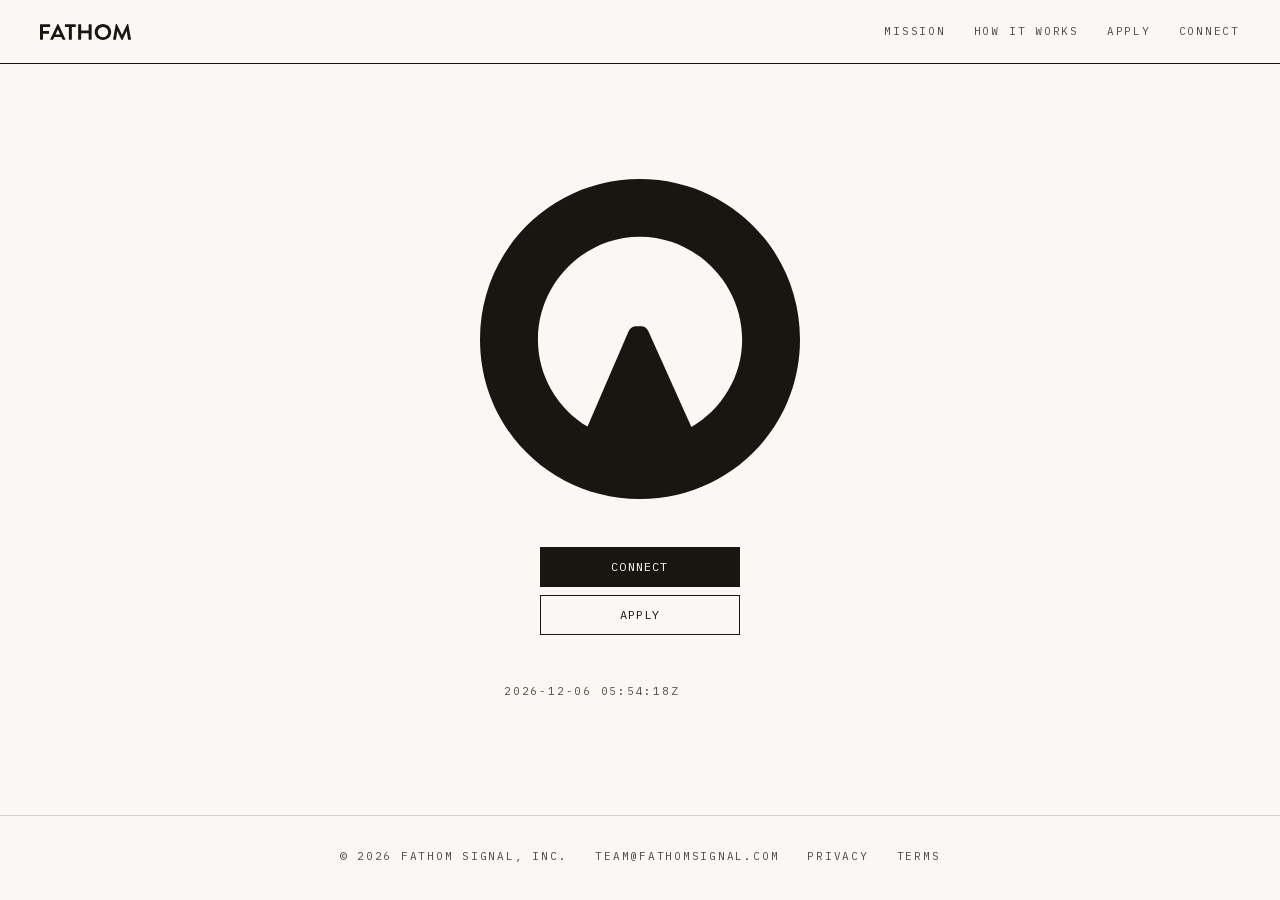
==== commit 66b6291d: "Website: Back after Connect shows Your teams on iOS Safari iOS Safari keeps the website page in its " ====
--- a/index.html
+++ b/index.html
@@ -12,6 +12,10 @@
     if (home) { home.href = 'https://canvas.fathomsignal.com/teams'; home.setAttribute('aria-label', 'Your teams'); }
   });
 }
+/* Back can bring a page from the browser's memory as it was drawn (iOS Safari, after Connect), so the marker is read again then. */
+addEventListener('pageshow', function (e) {
+  if (e.persisted && /(^|;\s*)fs_connected=1(;|$)/.test(document.cookie) !== document.documentElement.classList.contains('fs-on')) location.reload();
+});
 </script>
 <meta name="viewport" content="width=device-width, initial-scale=1">
 <title>Fathom</title>
--- a/fonts/fonts.css
+++ b/fonts/fonts.css
@@ -0,0 +1,52 @@
+/* Written by scripts/fonts-css.mjs from the files beside it; do not edit by hand.
+   Literata and IBM Plex Mono, SIL Open Font License 1.1 (OFL-*.txt). */
+
+@font-face {
+  font-family: "Literata";
+  src: url("/fonts/Literata-roman.woff2") format("woff2");
+  font-style: normal;
+  font-weight: 400 900;
+  font-display: swap;
+}
+
+@font-face {
+  font-family: "Literata";
+  src: url("/fonts/Literata-italic.woff2") format("woff2");
+  font-style: italic;
+  font-weight: 400 900;
+  font-display: swap;
+}
+
+@font-face {
+  font-family: "Literata Fallback";
+  src: local("Times New Roman"), local("TimesNewRomanPSMT");
+  size-adjust: 118.07%;
+  ascent-override: 99.69%;
+  descent-override: 26.09%;
+  line-gap-override: 0.00%;
+}
+
+@font-face {
+  font-family: "IBM Plex Mono";
+  src: url("/fonts/IBMPlexMono-400.woff2") format("woff2");
+  font-style: normal;
+  font-weight: 400;
+  font-display: swap;
+}
+
+@font-face {
+  font-family: "IBM Plex Mono";
+  src: url("/fonts/IBMPlexMono-600.woff2") format("woff2");
+  font-style: normal;
+  font-weight: 600;
+  font-display: swap;
+}
+
+@font-face {
+  font-family: "IBM Plex Mono Fallback";
+  src: local("Courier New"), local("CourierNewPSMT");
+  size-adjust: 99.98%;
+  ascent-override: 102.52%;
+  descent-override: 27.50%;
+  line-gap-override: 0.00%;
+}
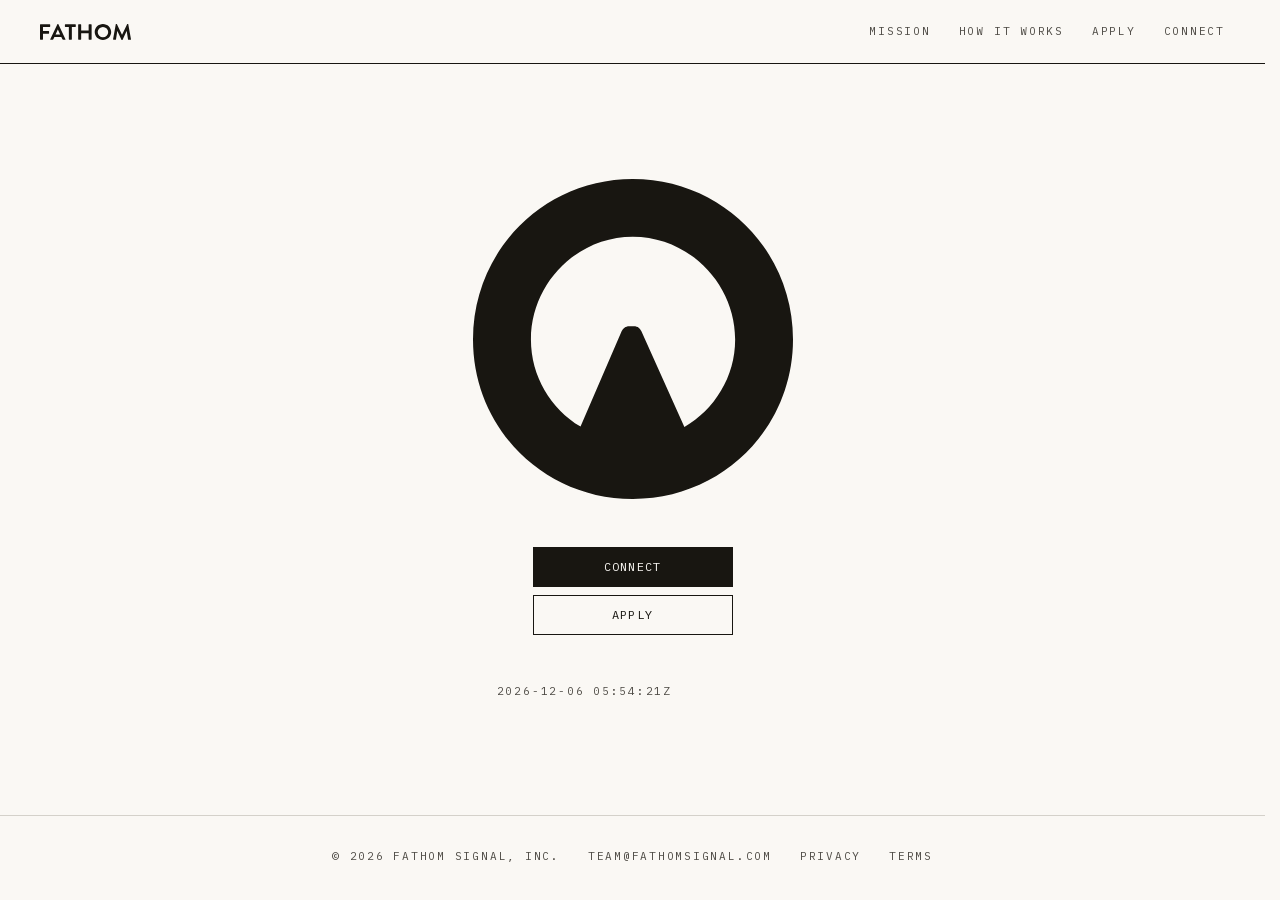
==== commit 4792cfbf: "Website 1.4: Home shows only Your teams while connected, Disconnect on one line, fixed scrollbar gut" ====
--- a/index.html
+++ b/index.html
@@ -31,9 +31,9 @@
 <meta property="og:site_name" content="Fathom">
 <meta name="twitter:card" content="summary_large_image">
 <meta name="twitter:image" content="https://www.fathomsignal.com/og-image.png">
-<link rel="icon" href="/favicon.ico" sizes="16x16 32x32 48x48">
-<link rel="icon" href="/favicon.svg" type="image/svg+xml">
-<link rel="apple-touch-icon" href="/apple-touch-icon.png">
+<link rel="icon" href="/favicon-v14.ico" sizes="16x16 32x32 48x48">
+<link rel="icon" href="/icon-v14.svg" type="image/svg+xml">
+<link rel="apple-touch-icon" href="/apple-touch-icon-v14.png">
 <link rel="preload" href="/fonts/IBMPlexMono-400.woff2" as="font" type="font/woff2" crossorigin>
 <link rel="stylesheet" href="/fonts/fonts.css">
 <link rel="stylesheet" href="/site.css">
@@ -49,7 +49,7 @@
 <div style="position: relative; z-index: 3; background: var(--paper); width: 200px; max-width: 100%; display: flex; flex-direction: column; gap: 8px;">
 <a class="k p c-out" href="https://canvas.fathomsignal.com/connect" style="width: 100%; flex: none; height: 40px; font-size: 12px;">Connect</a>
 <a class="k p c-in" href="https://canvas.fathomsignal.com/teams" style="width: 100%; flex: none; height: 40px; font-size: 12px;">Your teams</a>
-<a class="k" href="https://canvas.fathomsignal.com/apply" style="width: 100%; height: 40px; font-size: 12px;">Apply</a>
+<a class="k c-out" href="https://canvas.fathomsignal.com/apply" style="width: 100%; height: 40px; font-size: 12px;">Apply</a>
 </div>
 <p style="position: relative; z-index: 3; background: var(--paper); margin: 0; font: 400 11px/1.5 var(--mono); letter-spacing: .16em; text-transform: uppercase; color: var(--ink-3); font-variant-numeric: tabular-nums;"><span id="clock" style="display: inline-block; width: calc(20ch + 3.2em); text-align: left;">&nbsp;</span><span style="display: inline-block; width: calc(11ch + 1.76em); text-align: left; white-space: pre; opacity: 0; transition: opacity 900ms ease;" id="readout" aria-hidden="true"> · <span id="readval">BRG 000°</span></span></p>
 </main>
--- a/site.css
+++ b/site.css
@@ -2,6 +2,8 @@
    Tokens and keys from the Team Canvas design system; the shell is shared with the app's signed-out pages. */
 :root{--paper:#faf8f4;--ink:#181611;--ink-2:#312e29;--ink-3:#4d4a44;--muted:#8f8c86;--rule:#b5b2ab;--rule-light:#d4d1ca;--rule-faint:#e9e5de;--rule-quiet:#e2dfd9;--marine:#055c83;--marine-wash:#c2d9e6;--oxide:#b64536;--verdigris:#11794c;--say:'Literata','Literata Fallback',Georgia,'Times New Roman',serif;--mono:'IBM Plex Mono','IBM Plex Mono Fallback',Consolas,'Courier New',monospace}
 html,body{margin:0;background:var(--paper)}
+/* A fixed scrollbar gutter on every page, so moving between a short page and a long one never shifts the header (Team Canvas 1.4). */
+html{scrollbar-gutter:stable}
 .k{height:48px;box-sizing:border-box;padding:0 16px;display:inline-flex;align-items:center;justify-content:center;font:400 12.5px/1 var(--mono);letter-spacing:.1em;text-transform:uppercase;border:1px solid var(--ink);background:transparent;color:var(--ink);border-radius:0;cursor:pointer}
 .k.p{background:var(--ink);color:var(--paper);flex:1}
 .k.w{flex:1}
@@ -33,7 +35,7 @@
    Apply and Connect give way to Your teams and an outlined Disconnect; signed out, the page is as it was. */
 html:not(.fs-on) .c-in,html.fs-on .c-out{display:none}
 .site-nav a.c-in{color:var(--ink)}
-.site-nav a.dc{font-weight:600;border:1px solid var(--ink);border-radius:3px;padding:9px 14px;margin-left:4px}
+.site-nav a.dc{font-weight:600;border:1px solid var(--ink);border-radius:3px;padding:9px 14px;margin-left:4px;white-space:nowrap}
 .site-meta{display:flex;flex-direction:column;align-items:flex-end;gap:2px;font:400 11px/1.5 var(--mono);color:var(--ink-3);font-variant-numeric:tabular-nums}
 .site-meta span+span{letter-spacing:.16em;text-transform:uppercase;color:var(--muted)}
 
@@ -67,7 +69,10 @@
 @media (max-width:640px){
   .site-bar{padding:0 20px}
   .site-nav{gap:0 20px}
-  .site-nav a.dc{margin:0 0 10px}
+  /* Connected on a phone (WebConnected, 1.4): Disconnect sits on the lockup's line at the right, on one line; the other links take the row below. */
+  .site-bar{position:relative}
+  .site-nav a.dc{position:absolute;top:32px;right:20px;transform:translateY(-50%);margin:0;padding:9px 12px;line-height:1;white-space:nowrap}
+  .site-bar:has(svg.plain) .site-nav a.dc{top:28px}
   .site-main{padding:48px 20px 64px}
   .pt{font-size:34px}
   .lead{font-size:19px}
